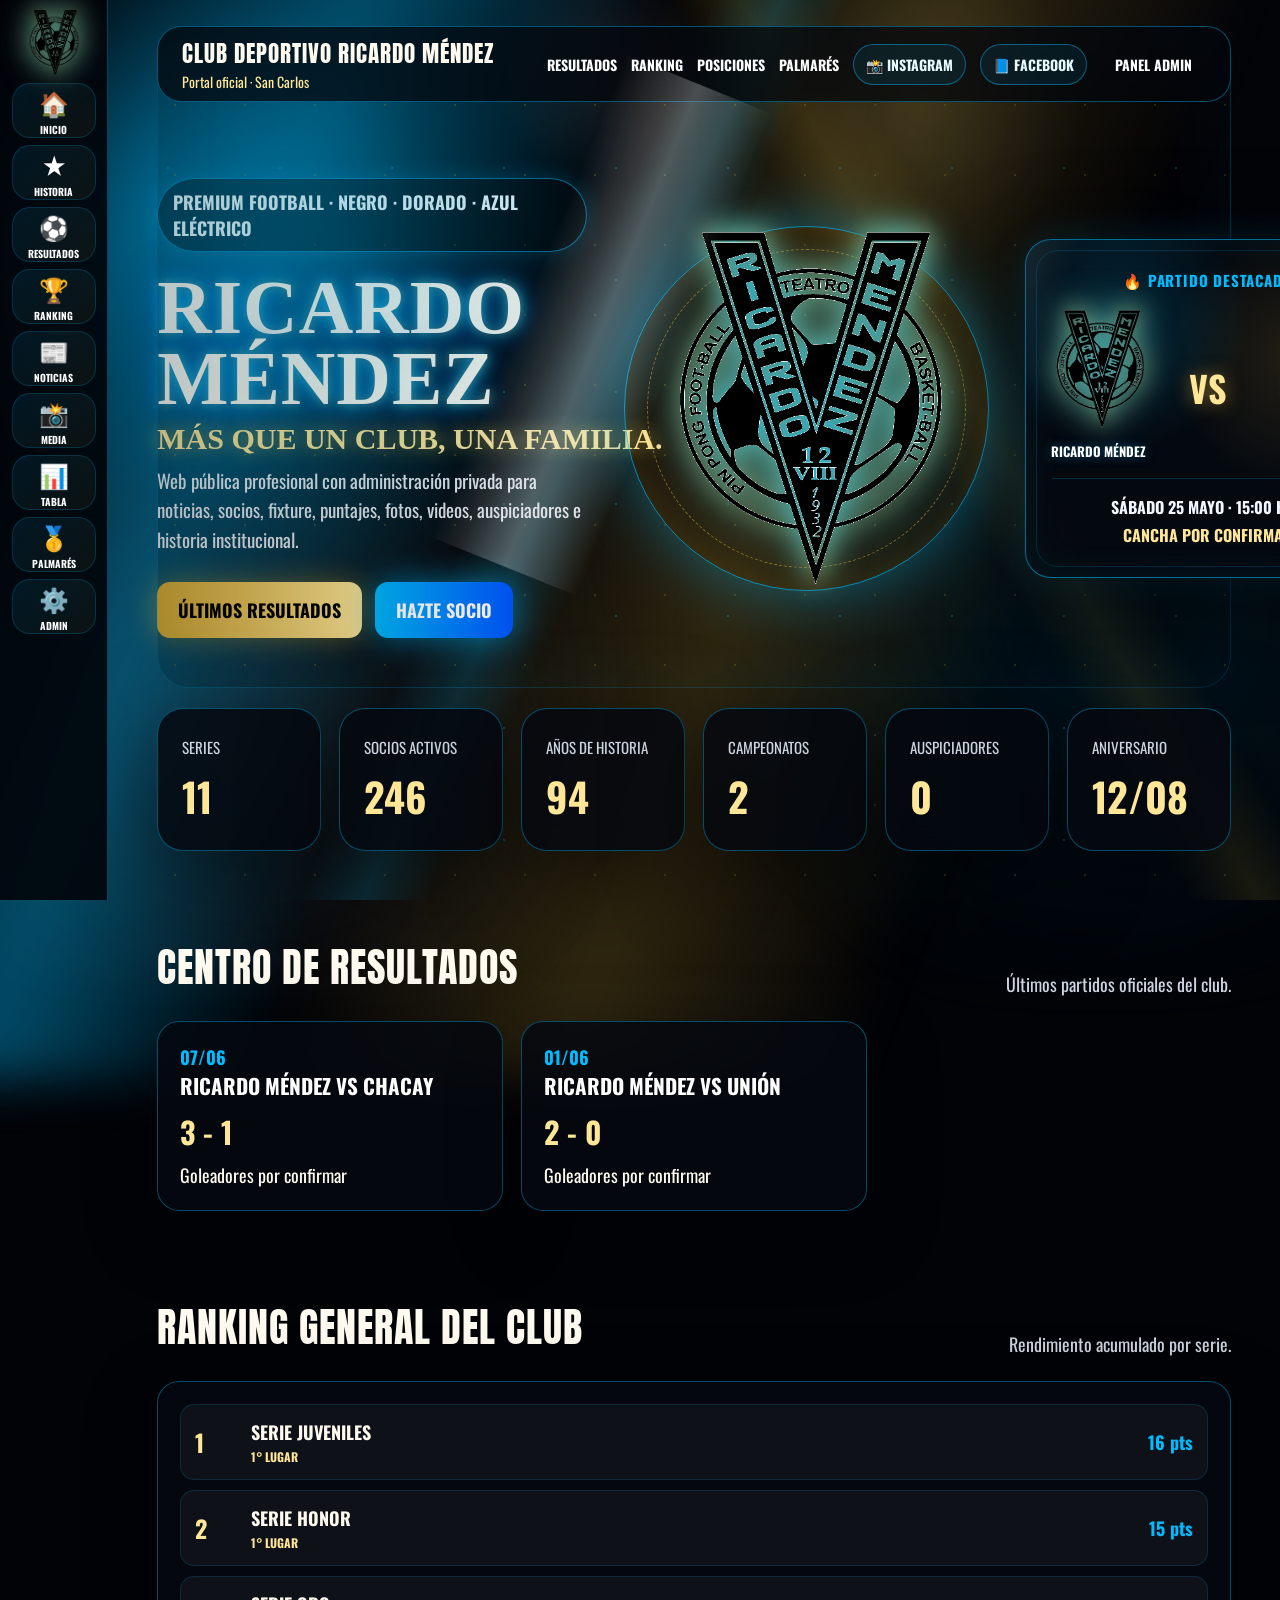
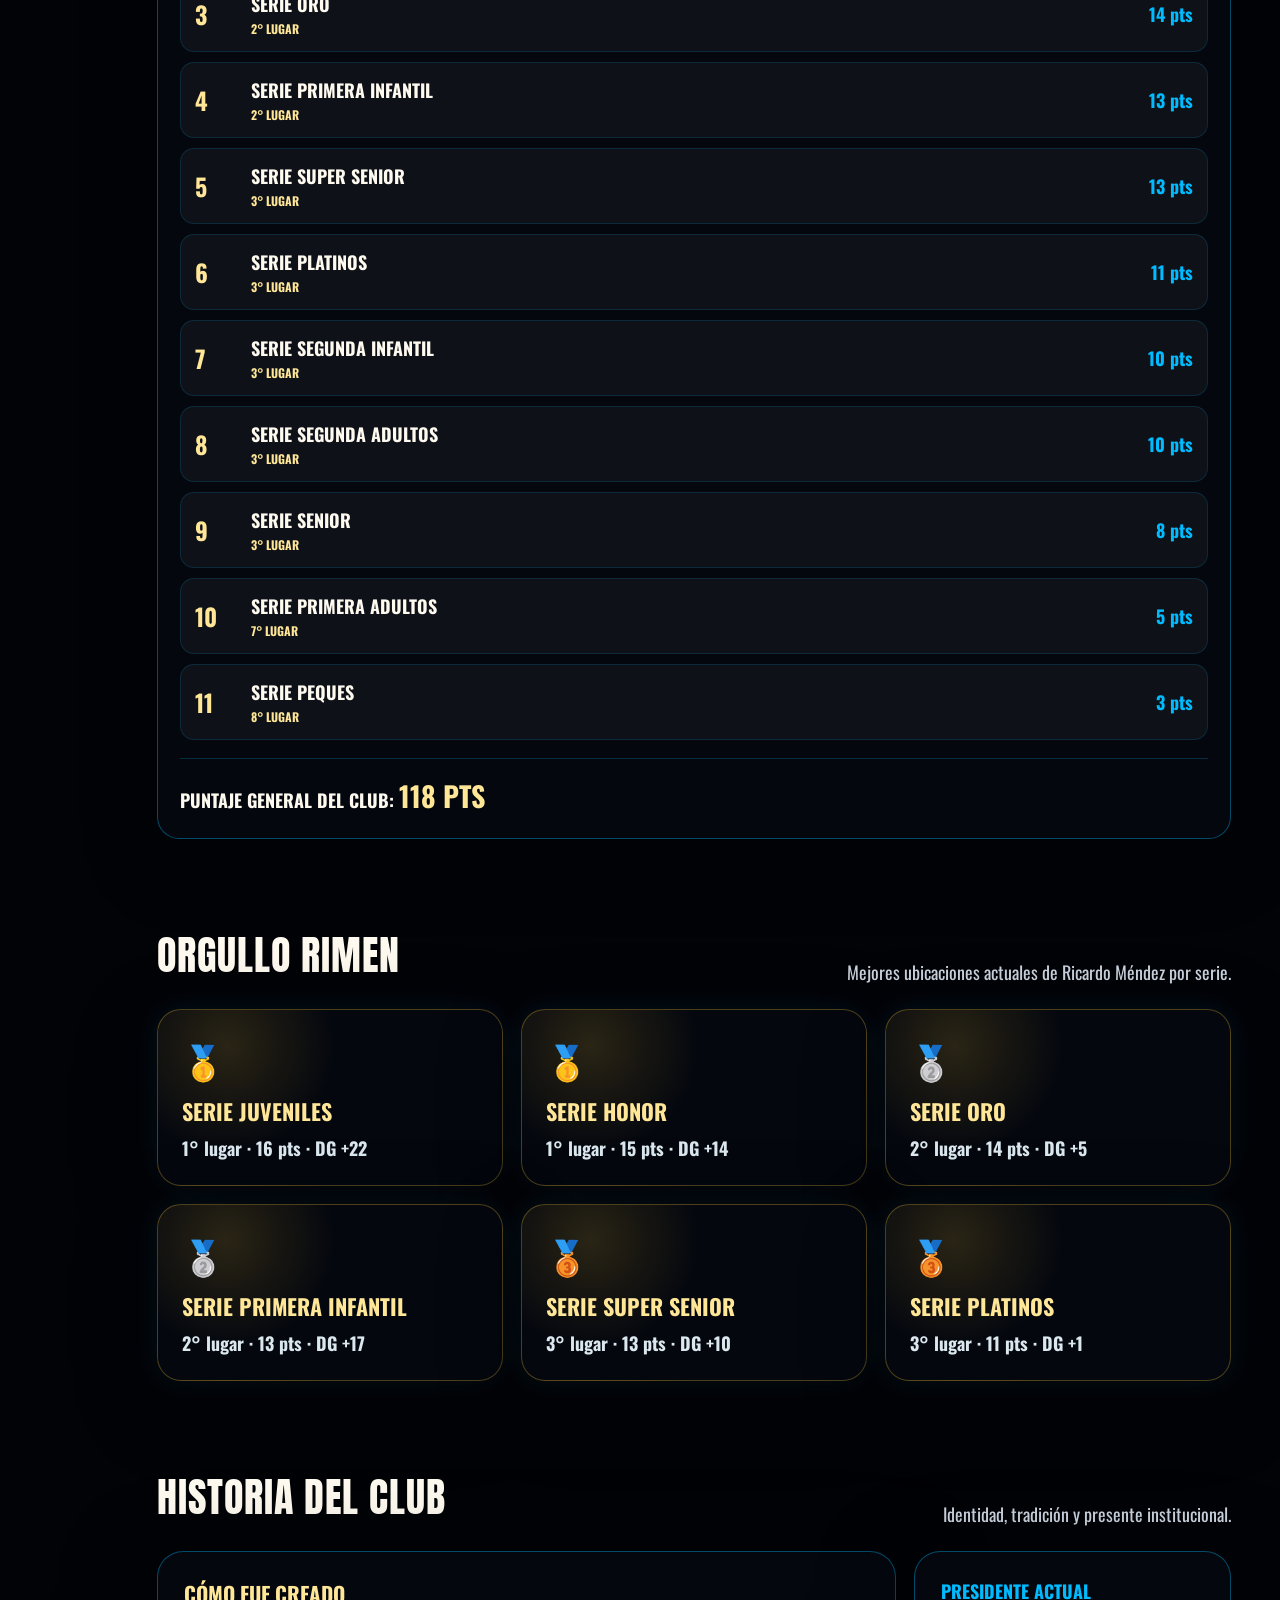
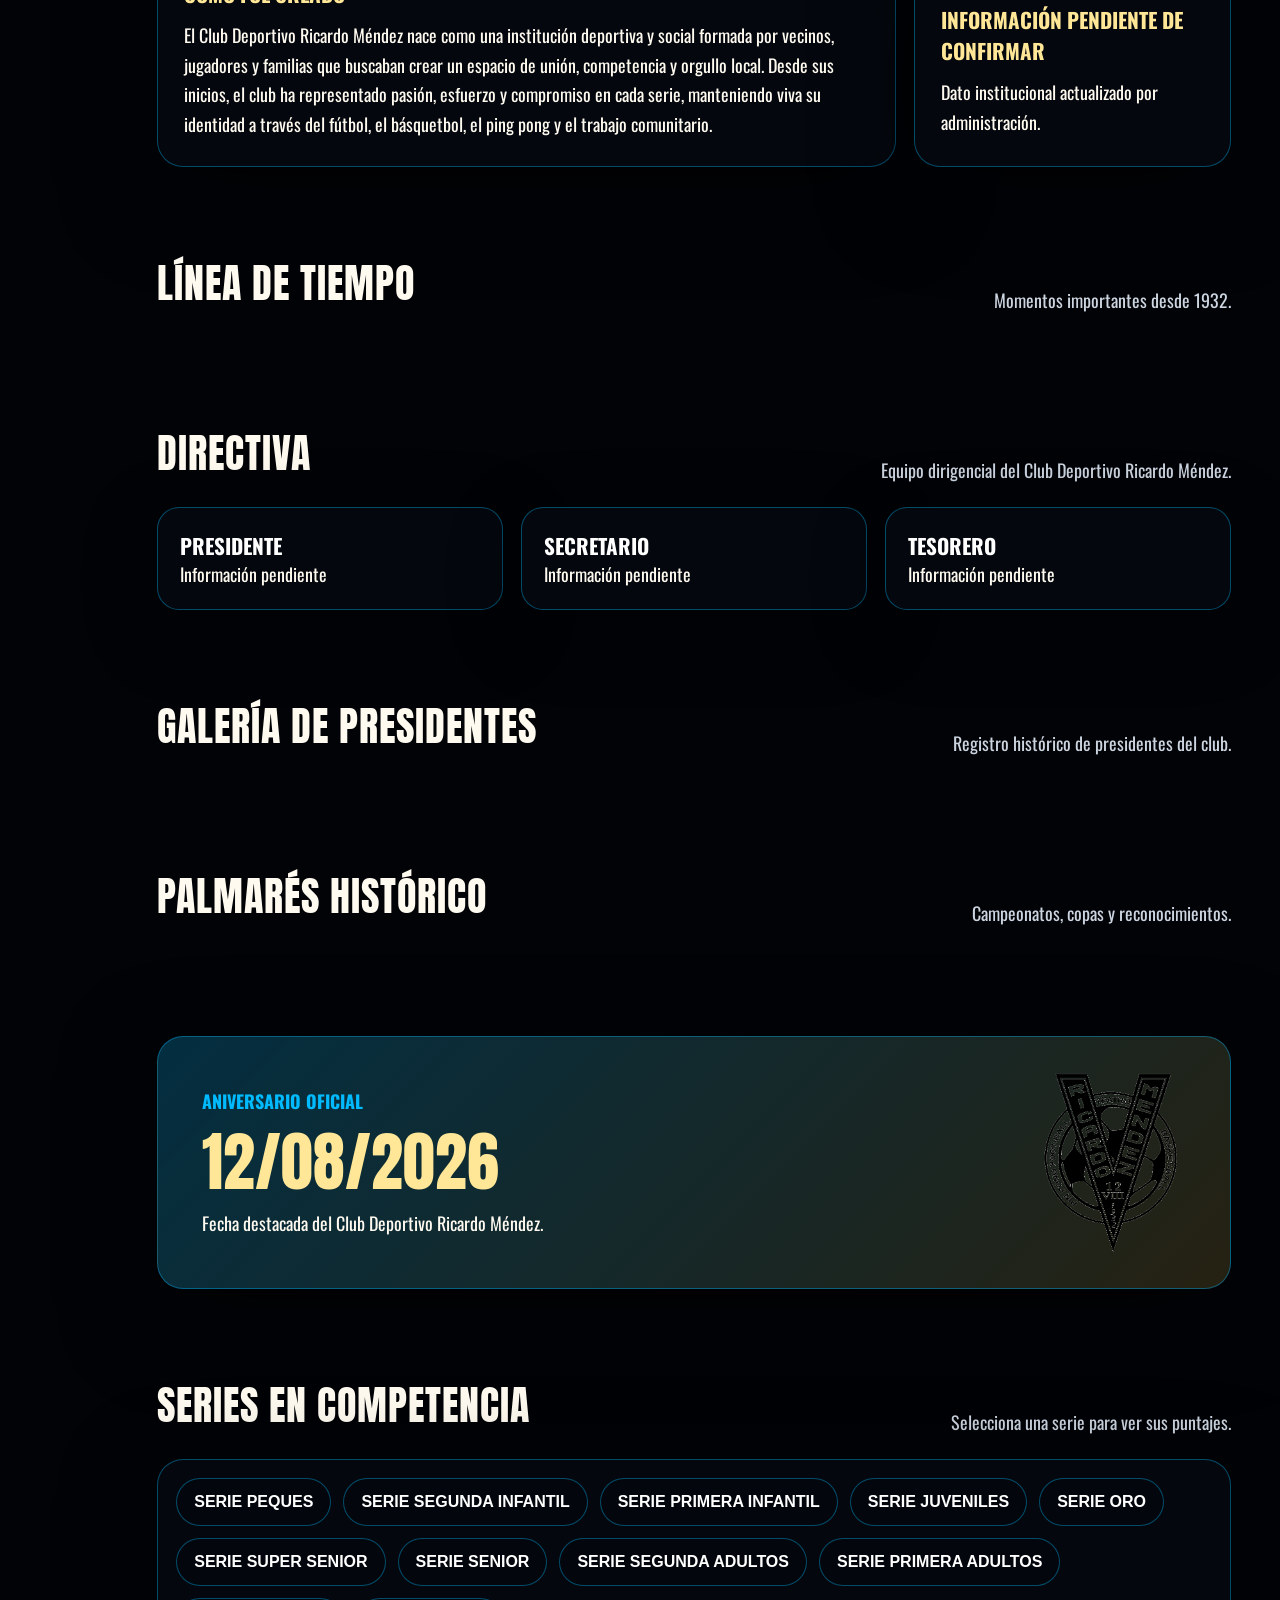
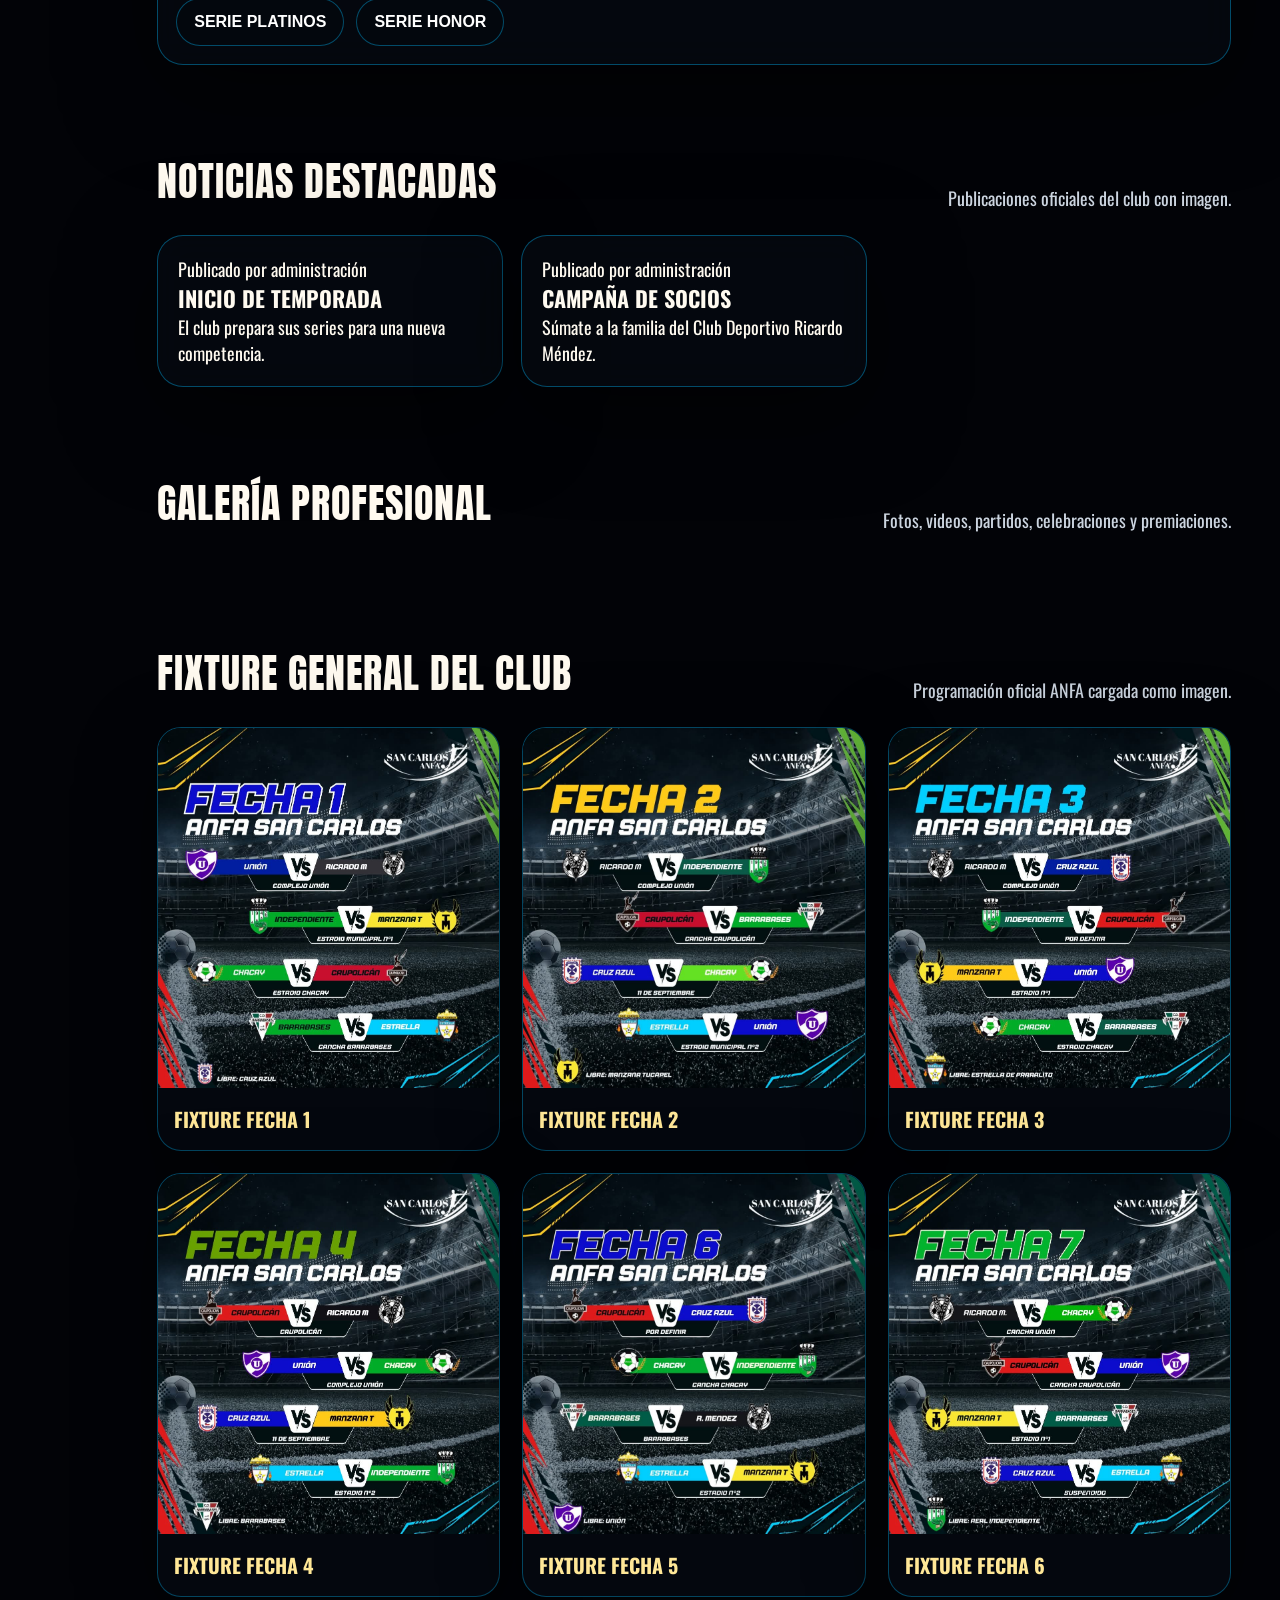
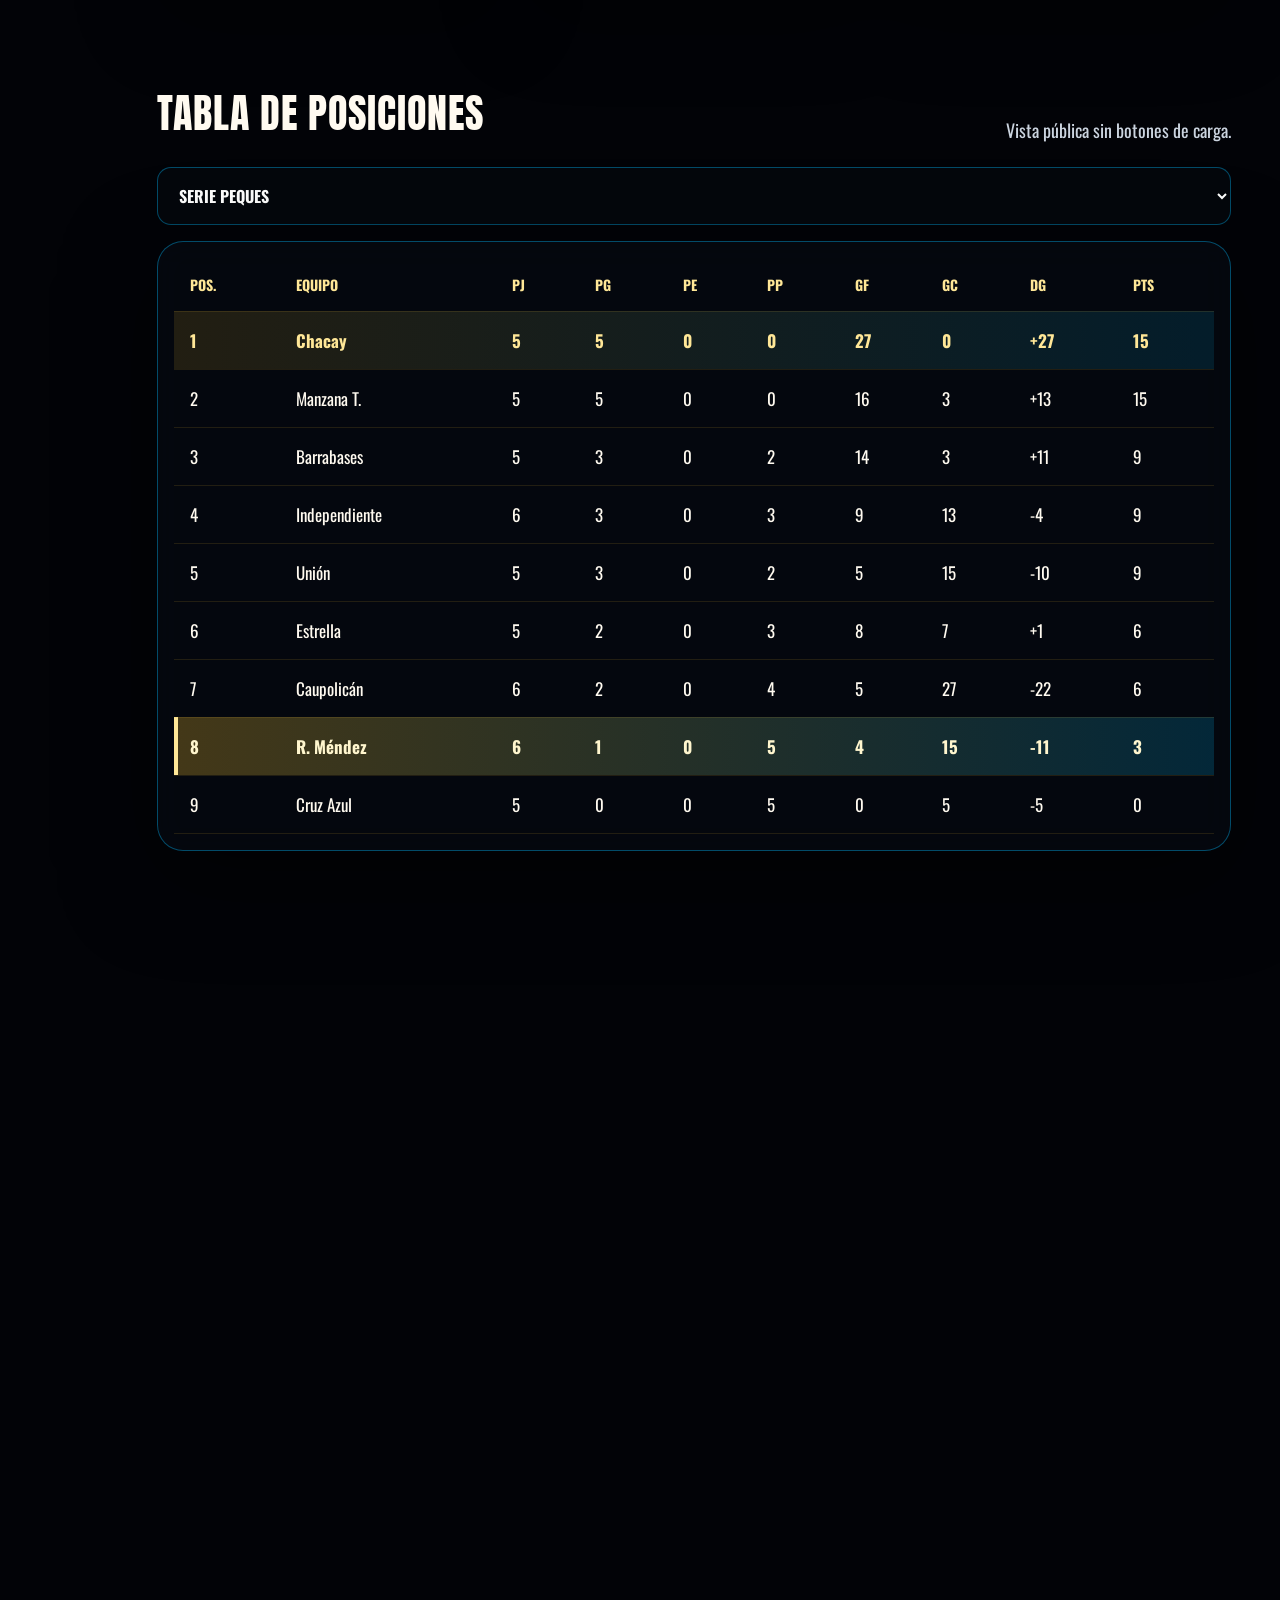
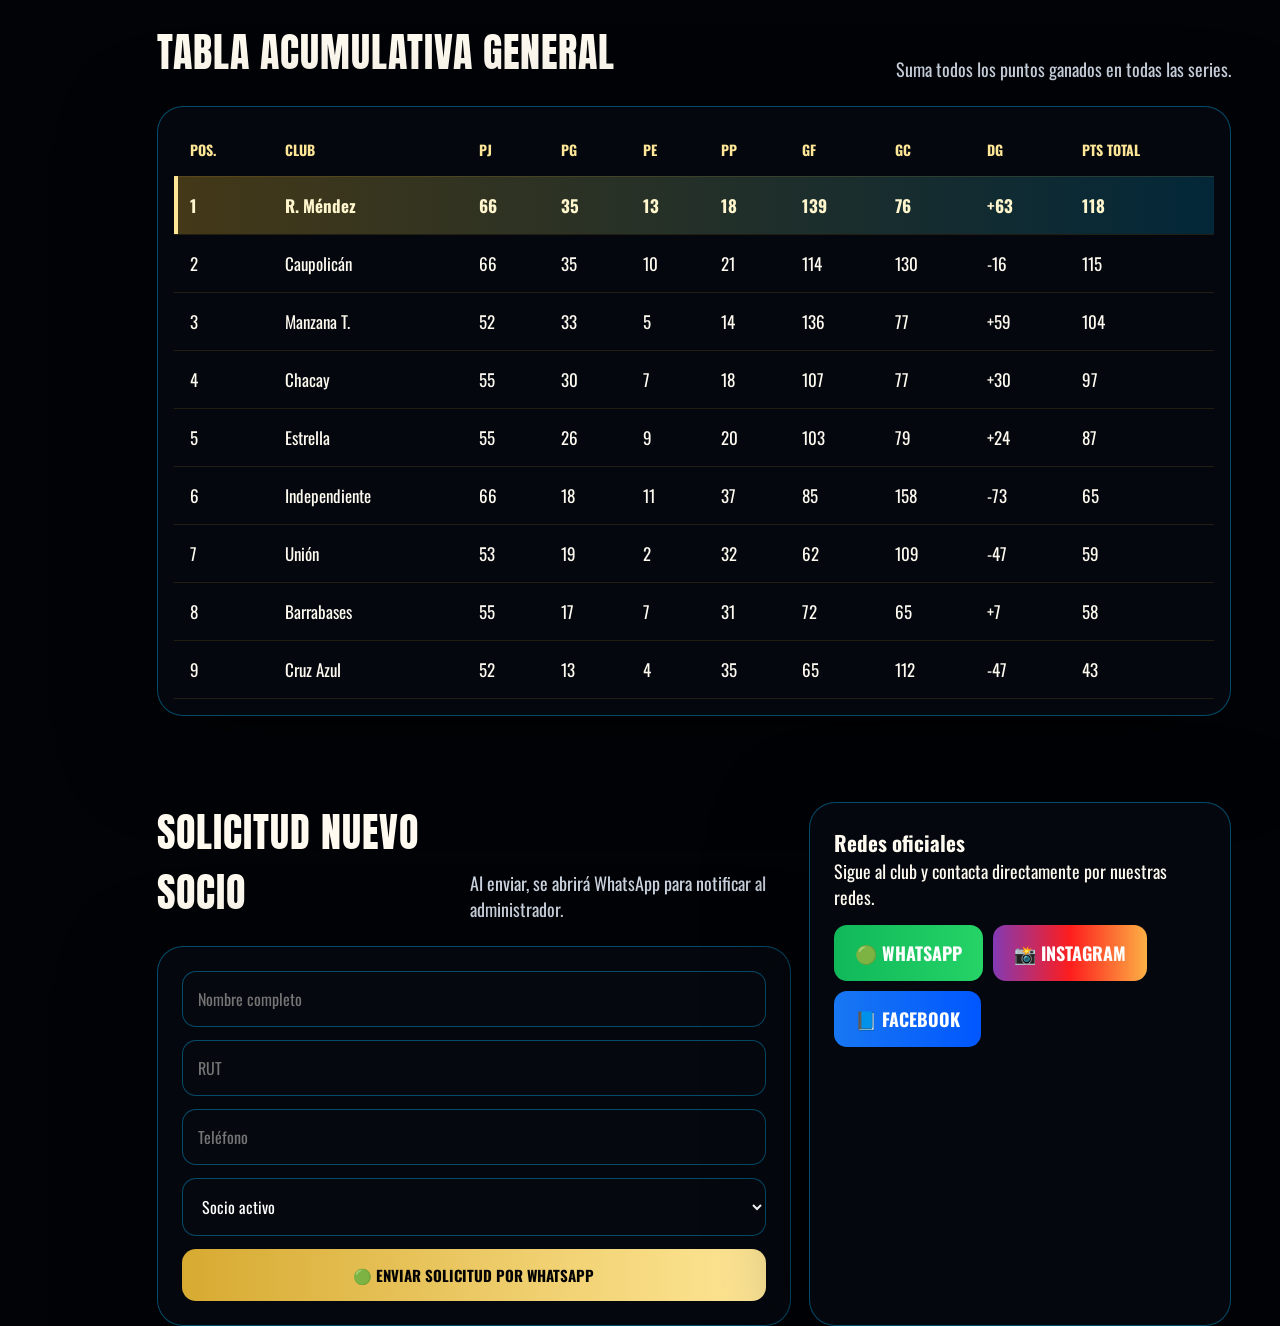
==== index.html @ 4b2ec264 "Add files via upload" ====
<!DOCTYPE html>
<html lang="es">
<head>
  <meta charset="UTF-8" />
  <meta name="viewport" content="width=device-width, initial-scale=1.0" />
  <title>Club Deportivo Ricardo Méndez</title>
  <link rel="manifest" href="manifest.json" />
  <meta name="theme-color" content="#020307" />
  <link rel="stylesheet" href="styles.css?v=37" />
</head>
<body>
  <div class="real-stadium-bg"></div>
  <div class="real-players-bg"></div>
  <div class="real-fireworks-bg"></div>
  <div class="smoke-layer"></div>
  <div class="led-lines"></div>
  <div class="blue-orbit"></div>
  <div class="gold-particles"></div>

  <aside class="side-nav">
    <img src="logo_ricardo_mendez.png" class="club-mark" alt="Ricardo Méndez" />
    <a href="#inicio"><b>🏠</b><span>Inicio</span></a>
    <a href="#historia"><b>★</b><span>Historia</span></a>
    <a href="#resultados"><b>⚽</b><span>Resultados</span></a>
    <a href="#ranking"><b>🏆</b><span>Ranking</span></a>
    <a href="#noticias"><b>📰</b><span>Noticias</span></a>
    <a href="#galeria"><b>📸</b><span>Media</span></a>
    <a href="#posiciones"><b>📊</b><span>Tabla</span></a>
    <a href="#palmares"><b>🥇</b><span>Palmarés</span></a>
    <a href="admin.html"><b>⚙️</b><span>Admin</span></a>
  </aside>

  <main class="page">
    <section id="inicio" class="hero">
      <header class="topbar">
        <div>
          <strong id="siteClubName">Club Deportivo Ricardo Méndez</strong>
          <span>Portal oficial · San Carlos</span>
        </div>
        <nav>
          <a href="#resultados">Resultados</a>
          <a href="#ranking">Ranking</a>
          <a href="#posiciones">Posiciones</a>
          <a href="#palmares">Palmarés</a>
          <a class="social-mini" id="instagramTop" href="https://www.instagram.com/cd_ricardomendez_sancarlos" target="_blank">📸 Instagram</a>
          <a class="social-mini" id="facebookTop" href="https://www.facebook.com/RICARDOMENDEZSANCARLOS" target="_blank">📘 Facebook</a>
          <a class="admin-link-top" href="admin.html">Panel Admin</a>
        </nav>
      </header>

      <section class="top-sponsors">
        <div class="top-sponsors-title">Auspiciadores oficiales</div>
        <div class="top-sponsor-carousel"><div id="topSponsorGrid" class="top-sponsor-grid"></div></div>
      </section>

      <div class="hero-grid">
        <div class="hero-copy">
          <span class="tag">Premium Football · Negro · Dorado · Azul eléctrico</span>
          <h1 id="mainTitle">Ricardo Méndez</h1>
          <p id="mainSubtitle" class="subtitle">Más que un club, una familia.</p>
          <p id="mainDescription" class="lead">Web pública profesional con administración privada para noticias, socios, fixture, puntajes, fotos, videos, auspiciadores e historia institucional.</p>
          <div class="hero-actions">
            <a href="#resultados" class="btn btn-gold">Últimos resultados</a>
            <a href="#socios" class="btn btn-blue">Hazte socio</a>
          </div>
        </div>

        <div class="badge-stage premium-badge">
          <div class="rotating-ring"></div>
          <div class="shield-shine"></div>
          <img src="logo_ricardo_mendez.png" alt="Escudo Ricardo Méndez" />
        </div>

        <article class="next-card match-pro">
          <small>🔥 Partido destacado</small>
          <div class="versus versus-pro">
            <div class="team-block">
              <img class="team-logo rm-logo-solid" src="logo_ricardo_mendez.png" alt="Ricardo Méndez">
              <span id="homeTeamName">Ricardo Méndez</span>
            </div>
            <b>VS</b>
            <div class="team-block">
              <img id="rivalLogoPublic" class="team-logo rival-logo" alt="Club rival">
              <span id="rivalNamePublic">Club Rival</span>
            </div>
          </div>
          <div class="match-info">
            <p id="nextMatchPublic">Sábado 25 Mayo · 15:00 hrs</p>
            <p id="nextPlacePublic">Cancha por confirmar</p>
          </div>
        </article>
      </div>
    </section>

    <section class="metrics">
      <article><span>Series</span><b id="metricSeries" data-count="11">0</b></article>
      <article><span>Socios activos</span><b id="metricSocios" data-count="246">0</b></article>
      <article><span>Años de historia</span><b id="metricYears" data-count="94">0</b></article>
      <article><span>Campeonatos</span><b id="metricTitles" data-count="0">0</b></article>
      <article><span>Auspiciadores</span><b id="metricSponsors" data-count="0">0</b></article>
      <article><span>Aniversario</span><b id="metricAnniversary">12/08</b></article>
    </section>

    <section id="resultados" class="section">
      <div class="section-head"><h2>Centro de resultados</h2><p>Últimos partidos oficiales del club.</p></div>
      <div id="resultsGrid" class="results-grid"></div>
    </section>

    <section id="ranking" class="section">
      <div class="section-head"><h2>Ranking general del club</h2><p>Rendimiento acumulado por serie.</p></div>
      <div class="ranking-card">
        <div id="rankingRows" class="ranking-rows"></div>
        <div class="ranking-total">Puntaje general del club: <strong id="rankingTotal">0 pts</strong></div>
      </div>
    </section>

    <section id="orgullo-rimen" class="section">
      <div class="section-head"><h2>Orgullo Rimen</h2><p>Mejores ubicaciones actuales de Ricardo Méndez por serie.</p></div>
      <div id="prideGrid" class="pride-grid"></div>
    </section>

    <section id="historia" class="section">
      <div class="section-head"><h2>Historia del club</h2><p>Identidad, tradición y presente institucional.</p></div>
      <div class="history-grid">
        <article><h3>Cómo fue creado</h3><img id="historyPhotoPublic" class="history-photo" alt="Historia del club"><p id="clubHistory"></p></article>
        <article><span>Presidente actual</span><h3 id="clubPresident"></h3><p>Dato institucional actualizado por administración.</p></article>
      </div>
    </section>

    <section id="timeline" class="section">
      <div class="section-head"><h2>Línea de tiempo</h2><p>Momentos importantes desde 1932.</p></div>
      <div id="timelineGrid" class="timeline-grid"></div>
    </section>

    <section id="directiva" class="section">
      <div class="section-head"><h2>Directiva</h2><p>Equipo dirigencial del Club Deportivo Ricardo Méndez.</p></div>
      <div id="directivaGrid" class="directiva-grid"></div>
    </section>

    <section id="presidentes" class="section">
      <div class="section-head"><h2>Galería de presidentes</h2><p>Registro histórico de presidentes del club.</p></div>
      <div id="presidentsGrid" class="presidents-grid"></div>
    </section>

    <section id="palmares" class="section">
      <div class="section-head"><h2>Palmarés histórico</h2><p>Campeonatos, copas y reconocimientos.</p></div>
      <div id="palmaresGrid" class="palmares-grid"></div>
    </section>

    <section id="aniversario" class="section">
      <div class="anniversary">
        <div><span>Aniversario oficial</span><h2 id="anniversaryText">12/08/2026</h2><p>Fecha destacada del Club Deportivo Ricardo Méndez.</p></div>
        <img src="logo_ricardo_mendez.png" alt="Escudo">
      </div>
    </section>

    <section id="series" class="section">
      <div class="section-head"><h2>Series en competencia</h2><p>Selecciona una serie para ver sus puntajes.</p></div>
      <div class="series-cloud"><button class="serie-pill" data-serie="SERIE PEQUES">SERIE PEQUES</button>
<button class="serie-pill" data-serie="SERIE SEGUNDA INFANTIL">SERIE SEGUNDA INFANTIL</button>
<button class="serie-pill" data-serie="SERIE PRIMERA INFANTIL">SERIE PRIMERA INFANTIL</button>
<button class="serie-pill" data-serie="SERIE JUVENILES">SERIE JUVENILES</button>
<button class="serie-pill" data-serie="SERIE ORO">SERIE ORO</button>
<button class="serie-pill" data-serie="SERIE SUPER SENIOR">SERIE SUPER SENIOR</button>
<button class="serie-pill" data-serie="SERIE SENIOR">SERIE SENIOR</button>
<button class="serie-pill" data-serie="SERIE SEGUNDA ADULTOS">SERIE SEGUNDA ADULTOS</button>
<button class="serie-pill" data-serie="SERIE PRIMERA ADULTOS">SERIE PRIMERA ADULTOS</button>
<button class="serie-pill" data-serie="SERIE PLATINOS">SERIE PLATINOS</button>
<button class="serie-pill" data-serie="SERIE HONOR">SERIE HONOR</button></div>
    </section>

    <section id="noticias" class="section">
      <div class="section-head"><h2>Noticias destacadas</h2><p>Publicaciones oficiales del club con imagen.</p></div>
      <div id="newsGrid" class="cards news-pro"></div>
    </section>

    <section id="galeria" class="section">
      <div class="section-head"><h2>Galería profesional</h2><p>Fotos, videos, partidos, celebraciones y premiaciones.</p></div>
      <div id="galleryGrid" class="gallery"></div>
    </section>

    <section id="fixture" class="section">
      <div class="section-head"><h2>Fixture general del club</h2><p>Programación oficial ANFA cargada como imagen.</p></div>
      <div id="fixtureImageGrid" class="fixture-image-grid"></div>
    </section>

    <section id="posiciones" class="section">
      <div class="section-head"><h2>Tabla de posiciones</h2><p>Vista pública sin botones de carga.</p></div>
      <div class="public-tools"><select id="standingSerieSelect"><option value="SERIE PEQUES">SERIE PEQUES</option>
<option value="SERIE SEGUNDA INFANTIL">SERIE SEGUNDA INFANTIL</option>
<option value="SERIE PRIMERA INFANTIL">SERIE PRIMERA INFANTIL</option>
<option value="SERIE JUVENILES">SERIE JUVENILES</option>
<option value="SERIE ORO">SERIE ORO</option>
<option value="SERIE SUPER SENIOR">SERIE SUPER SENIOR</option>
<option value="SERIE SENIOR">SERIE SENIOR</option>
<option value="SERIE SEGUNDA ADULTOS">SERIE SEGUNDA ADULTOS</option>
<option value="SERIE PRIMERA ADULTOS">SERIE PRIMERA ADULTOS</option>
<option value="SERIE PLATINOS">SERIE PLATINOS</option>
<option value="SERIE HONOR">SERIE HONOR</option></select></div>
      <div class="table-wrap"><table><thead><tr><th>Pos.</th><th>Equipo</th><th>PJ</th><th>PG</th><th>PE</th><th>PP</th><th>GF</th><th>GC</th><th>DG</th><th>PTS</th></tr></thead><tbody id="standingRows"></tbody></table></div>
    </section>

    <section id="grafico-series" class="section">
      <div class="section-head"><h2>Gráfico futurista por series</h2><p>Puntaje del Club Ricardo Méndez por cada serie.</p></div>
      <div class="score-chart-card">
        <div class="chart-header"><span>Rendimiento por serie</span><strong id="chartTotalPoints">0 pts</strong></div>
        <div id="seriesScoreChart" class="series-score-chart"></div>
      </div>
    </section>

    <section id="acumulativa" class="section">
      <div class="section-head"><h2>Tabla acumulativa general</h2><p>Suma todos los puntos ganados en todas las series.</p></div>
      <div class="table-wrap"><table><thead><tr><th>Pos.</th><th>Club</th><th>PJ</th><th>PG</th><th>PE</th><th>PP</th><th>GF</th><th>GC</th><th>DG</th><th>PTS Total</th></tr></thead><tbody id="cumulativeRows"></tbody></table></div>
    </section>

    <section id="socios" class="section split">
      <div>
        <div class="section-head"><h2>Solicitud nuevo socio</h2><p>Al enviar, se abrirá WhatsApp para notificar al administrador.</p></div>
        <form id="memberRequestForm" class="form-card">
          <input id="memberName" placeholder="Nombre completo" required>
          <input id="memberRut" placeholder="RUT" required>
          <input id="memberPhone" placeholder="Teléfono" required>
          <select id="memberType"><option>Socio activo</option><option>Jugador</option><option>Apoderado</option><option>Dirigente</option></select>
          <button>🟢 Enviar solicitud por WhatsApp</button>
        </form>
      </div>
      <div class="info-card">
        <h3>Redes oficiales</h3>
        <p>Sigue al club y contacta directamente por nuestras redes.</p>
        <div class="social-box">
          <a class="wa" id="whatsappPublic" href="https://wa.me/56994413797" target="_blank">🟢 WhatsApp</a>
          <a class="ig" id="instagramPublic" href="https://www.instagram.com/cd_ricardomendez_sancarlos" target="_blank">📸 Instagram</a>
          <a class="fb" id="facebookPublic" href="https://www.facebook.com/RICARDOMENDEZSANCARLOS" target="_blank">📘 Facebook</a>
        </div>
      </div>
    </section>
  </main>

  <script src="https://cdn.jsdelivr.net/npm/@supabase/supabase-js@2"></script>
  <script src="script.js?v=37"></script>
  <script>if ('serviceWorker' in navigator) navigator.serviceWorker.register('./service-worker.js');</script>


<script>
if ('serviceWorker' in navigator) {
  navigator.serviceWorker.getRegistrations().then(function(registrations){
    registrations.forEach(function(reg){
      if (reg.active && reg.active.scriptURL && !reg.active.scriptURL.includes('service-worker.js')) return;
    });
  });
}
if (window.caches) {
  caches.keys().then(keys => keys.filter(k => k !== 'club-rm-v29').forEach(k => caches.delete(k)));
}
</script>

</body>
</html>
---- styles.css ----
@import url('https://fonts.googleapis.com/css2?family=Anton&family=Oswald:wght@400;500;600;700&display=swap');
*{box-sizing:border-box;margin:0;padding:0}
:root{--bg:#020307;--panel:rgba(5,9,16,.86);--gold:#d7aa31;--gold2:#ffe797;--blue:#00bbff;--blue2:#0057ff;--white:#fffaf0;--muted:#cbd4df;--line:rgba(0,187,255,.38)}
html{scroll-behavior:smooth}
body{font-family:'Oswald',Arial,sans-serif;background:var(--bg);color:var(--white);overflow-x:hidden;font-size:18px}
.animated-bg{position:fixed;inset:0;z-index:-10;background:linear-gradient(90deg,rgba(2,3,7,.88),rgba(2,3,7,.30),rgba(2,3,7,.90)),url('background_player.svg');background-size:cover;background-position:center;animation:bgMotion 9s ease-in-out infinite alternate;opacity:.96}
@keyframes bgMotion{0%{transform:scale(1.04) translate(0,0);filter:saturate(1.05) contrast(1.05)}50%{transform:scale(1.11) translate(-28px,-10px);filter:saturate(1.25) contrast(1.12)}100%{transform:scale(1.07) translate(22px,8px);filter:saturate(1.16) contrast(1.08)}}
.blue-orbit{position:fixed;inset:-20%;z-index:-9;background:radial-gradient(circle at 24% 32%,rgba(0,187,255,.42),transparent 18%),linear-gradient(110deg,transparent 18%,rgba(0,187,255,.40),transparent 43%,rgba(215,170,49,.22),transparent 70%);filter:blur(24px);animation:bluePulse 3.8s ease-in-out infinite alternate}
@keyframes bluePulse{from{transform:translateX(-50px) rotate(-3deg);opacity:.55}to{transform:translateX(140px) rotate(5deg);opacity:.94}}
.gold-particles{position:fixed;inset:0;z-index:-8;background-image:radial-gradient(rgba(215,170,49,.52) 1px,transparent 1px),radial-gradient(rgba(0,187,255,.70) 1px,transparent 1px);background-size:70px 70px,112px 112px;opacity:.28;animation:dots 20s linear infinite}
@keyframes dots{to{background-position:360px 600px,-430px 280px}}

.side-nav{position:fixed;top:0;left:0;bottom:0;width:108px;background:rgba(2,3,7,.88);backdrop-filter:blur(18px);border-right:1px solid rgba(0,187,255,.35);z-index:40;display:flex;flex-direction:column;align-items:center;gap:7px;padding:10px 9px}
.club-mark{width:66px;height:66px;object-fit:contain;filter:drop-shadow(0 0 14px rgba(0,187,255,.75)) drop-shadow(0 0 10px rgba(215,170,49,.65))}
.side-nav a,.side-nav button{width:84px;height:55px;border:1px solid rgba(0,187,255,.18);border-radius:18px;background:linear-gradient(135deg,rgba(0,187,255,.10),rgba(215,170,49,.06));color:#fff;text-decoration:none;display:flex;flex-direction:column;align-items:center;justify-content:center;gap:2px;font-size:24px;cursor:pointer;transition:.25s}
.side-nav span{font-size:10px;text-transform:uppercase;font-weight:700}.side-nav a:hover,.side-nav button:hover{transform:translateX(5px);background:linear-gradient(135deg,rgba(0,187,255,.36),rgba(215,170,49,.22));border-color:rgba(0,187,255,.72)}

.page{margin-left:108px}.hero{min-height:720px;padding:26px 4.2% 58px}.topbar{height:76px;display:flex;align-items:center;justify-content:space-between;border:1px solid rgba(0,187,255,.40);border-radius:24px;background:rgba(3,6,12,.72);backdrop-filter:blur(17px);padding:0 24px}
.topbar strong{font-family:'Anton',Arial,sans-serif;font-size:23px;text-transform:uppercase;letter-spacing:1px;font-weight:400}.topbar span{display:block;color:var(--gold2);font-size:14px}.topbar nav{display:flex;gap:14px;align-items:center}.topbar a,.topbar button{font-family:'Oswald';font-size:14px;text-transform:uppercase;color:#fff;background:none;border:0;text-decoration:none;font-weight:700;cursor:pointer}.topbar button,.social-mini{border:1px solid rgba(0,187,255,.45)!important;border-radius:999px;padding:9px 12px!important;background:rgba(0,187,255,.09)!important;color:#e9fbff!important}

.hero-grid{display:grid;grid-template-columns:minmax(430px,1.1fr) 370px 365px;gap:34px;align-items:center;min-height:560px}.tag{display:inline-block;padding:10px 15px;border:1px solid rgba(0,187,255,.55);border-radius:999px;color:#e9fbff;background:rgba(0,0,0,.38);text-transform:uppercase;font-weight:800}
#mainTitle,#mainSubtitle{font-family:Castellar,'Cinzel Decorative','Times New Roman',serif!important}
h1{font-size:clamp(52px,5.9vw,90px);line-height:.94;text-transform:uppercase;letter-spacing:1px;margin:20px 0 8px;text-shadow:0 0 34px rgba(0,187,255,.68)}
.subtitle{font-size:30px!important;color:var(--gold2)!important;font-weight:900;text-transform:uppercase;white-space:nowrap;margin-bottom:10px;text-shadow:0 0 22px rgba(215,170,49,.58)}
.lead{font-size:19px;line-height:1.55;max-width:780px;color:#e8eaf0}.hero-actions{display:flex;gap:13px;margin-top:28px}.btn,.social-box a{display:inline-block;text-decoration:none;padding:15px 21px;border-radius:13px;text-transform:uppercase;font-weight:900}.btn-gold{background:linear-gradient(90deg,var(--gold),var(--gold2));color:#030303;box-shadow:0 0 30px rgba(215,170,49,.42)}.btn-blue{background:linear-gradient(90deg,var(--blue),var(--blue2));color:#fff;box-shadow:0 0 34px rgba(0,187,255,.58)}

.badge-stage{position:relative;height:410px;display:grid;place-items:center}.badge-stage img{max-width:315px;max-height:355px;object-fit:contain;z-index:2;filter:drop-shadow(0 0 24px rgba(215,170,49,.70)) drop-shadow(0 0 35px rgba(0,187,255,.78));animation:float 4s ease-in-out infinite}.rotating-ring{position:absolute;width:365px;height:365px;border-radius:50%;border:1px solid rgba(0,187,255,.72);box-shadow:0 0 65px rgba(0,187,255,.42),inset 0 0 44px rgba(215,170,49,.17);animation:spin 16s linear infinite}.rotating-ring:after{content:"";position:absolute;inset:22px;border:1px dashed rgba(215,170,49,.58);border-radius:50%}@keyframes spin{to{transform:rotate(360deg)}}@keyframes float{50%{transform:translateY(-16px) scale(1.02)}}

.next-card,.metrics article,.history-grid article,.anniversary,.series-cloud,.cards article,.gallery article,.table-wrap,.form-card,.info-card,.sponsor-grid article,.modal-box{background:var(--panel);border:1px solid var(--line);border-radius:26px;box-shadow:0 26px 90px rgba(0,0,0,.52);backdrop-filter:blur(16px)}
.next-card{padding:26px;text-align:center;border-color:rgba(0,187,255,.55)}.next-card small{color:var(--blue);text-transform:uppercase;font-weight:900}.versus{display:grid;grid-template-columns:1fr auto 1fr;gap:16px;align-items:center;margin:22px 0}.versus img{width:92px;height:92px;object-fit:contain;filter:drop-shadow(0 0 14px rgba(0,187,255,.48))}.versus b{color:var(--gold2);font-size:36px}.rival-logo{display:none}.next-card h3{color:var(--gold2);text-transform:uppercase}.next-card p{color:#dce8ef;font-weight:700}

.metrics{display:grid;grid-template-columns:repeat(4,1fr);gap:18px;padding:0 4.2%;margin-top:-38px;position:relative}.metrics article{padding:24px}.metrics span{font-size:15px;text-transform:uppercase;color:var(--muted)}.metrics b{display:block;color:var(--gold2);font-size:40px;margin-top:7px}

.section{padding:86px 4.2% 0}.section-head{display:flex;justify-content:space-between;align-items:end;gap:18px;margin-bottom:24px}.section-head h2{font-family:'Anton';font-size:40px;text-transform:uppercase;letter-spacing:1px;font-weight:400}.section-head p{font-size:18px;color:var(--muted)}
.history-grid{display:grid;grid-template-columns:1.4fr .6fr;gap:18px}.history-grid article{padding:26px}.history-grid h3{color:var(--gold2);text-transform:uppercase;margin-bottom:12px}.history-grid p{font-size:18px;line-height:1.65}.history-grid span{color:var(--blue);font-weight:900;text-transform:uppercase}
.anniversary{display:flex;justify-content:space-between;align-items:center;padding:36px 44px;background:linear-gradient(135deg,rgba(0,187,255,.22),rgba(215,170,49,.16)),rgba(5,8,14,.88)}.anniversary h2{font-family:'Anton';font-size:64px;color:var(--gold2);font-weight:400}.anniversary span{color:var(--blue);font-weight:900;text-transform:uppercase}.anniversary img{width:155px}
.series-cloud{display:flex;flex-wrap:wrap;gap:12px;padding:18px}.serie-pill{border:1px solid rgba(0,187,255,.38);background:rgba(4,8,14,.88);color:#fff;border-radius:999px;padding:14px 17px;font-size:16px;font-weight:900;text-transform:uppercase;cursor:pointer;transition:.25s}.serie-pill:hover{transform:translateY(-4px);box-shadow:0 0 25px rgba(0,187,255,.3)}
.cards{display:grid;grid-template-columns:repeat(3,1fr);gap:18px}.cards article{padding:20px;transition:.25s}.cards article:hover,.gallery article:hover,.sponsor-grid article:hover{transform:translateY(-7px);border-color:rgba(0,187,255,.72)}.thumb{height:175px;border-radius:18px;margin-bottom:14px;background:linear-gradient(135deg,rgba(0,187,255,.26),rgba(215,170,49,.14)),url('https://images.unsplash.com/photo-1579952363873-27f3bade9f55?auto=format&fit=crop&w=900&q=80');background-size:cover;background-position:center}.cards h3{text-transform:uppercase;font-size:22px}
.gallery{display:grid;grid-template-columns:repeat(4,1fr);gap:18px}.gallery article{overflow:hidden;transition:.25s}.gallery img,.gallery video{width:100%;height:165px;object-fit:cover;display:block}.gallery div{padding:15px}.gallery h3{text-transform:uppercase}
.public-tools{margin-bottom:16px}.public-tools select{padding:15px 17px;border-radius:14px;border:1px solid rgba(0,187,255,.38);background:rgba(5,8,14,.9);color:#fff;font-weight:900}
.table-wrap{padding:16px;overflow:auto}table{width:100%;border-collapse:collapse}th,td{padding:16px;text-align:left;border-bottom:1px solid rgba(215,170,49,.14);font-size:17px}th{font-size:14px;color:var(--gold2);text-transform:uppercase}.leader{background:linear-gradient(90deg,rgba(215,170,49,.14),rgba(0,187,255,.12));color:var(--gold2);font-weight:900}
.split{display:grid;grid-template-columns:1.2fr .8fr;gap:18px}.form-card,.info-card{padding:24px}form{display:grid;gap:13px}input,select,textarea{width:100%;padding:15px;border-radius:14px;border:1px solid rgba(0,187,255,.38);background:#05080e;color:#fff;font-family:'Oswald';font-size:16px}textarea{min-height:115px;resize:vertical}form button,.modal-box button:not(.close){padding:15px 18px;border:0;border-radius:14px;background:linear-gradient(90deg,var(--gold),var(--gold2));color:#030303;font-weight:900;text-transform:uppercase;cursor:pointer;font-family:'Oswald';font-size:15px}.social-box{display:flex;flex-wrap:wrap;gap:10px;margin-top:15px}.wa{background:linear-gradient(90deg,#10b85a,#25d366);color:#fff}.ig{background:linear-gradient(90deg,#833ab4,#fd1d1d,#fcb045);color:#fff}.fb{background:linear-gradient(90deg,#1877f2,#0057ff);color:#fff}
.sponsor-grid{display:grid;grid-template-columns:repeat(4,1fr);gap:20px}.sponsor-grid article{height:286px;padding:18px;display:flex;flex-direction:column;justify-content:center;align-items:center;text-align:center;transition:.25s;background:radial-gradient(circle at 50% 38%,rgba(0,187,255,.20),transparent 48%),linear-gradient(135deg,rgba(0,187,255,.18),rgba(215,170,49,.10)),rgba(5,8,14,.93);overflow:hidden}.sponsor-logo{width:100%;height:205px;display:grid;place-items:center;border-radius:18px;background:radial-gradient(circle at center,rgba(0,187,255,.12),rgba(0,0,0,.18) 60%)}.sponsor-grid img{max-width:98%;max-height:196px;object-fit:contain;filter:contrast(1.28) saturate(1.18) drop-shadow(0 0 14px rgba(0,187,255,.45))}.sponsor-grid h3{text-transform:uppercase;font-size:16px;margin-top:10px}

.modal{position:fixed;inset:0;background:rgba(0,0,0,.86);display:none;place-items:center;z-index:100;padding:20px}.modal.show{display:grid}.modal-box{width:min(1020px,100%);max-height:90vh;overflow:auto;padding:28px;position:relative}.close{position:absolute;right:18px;top:12px;background:none!important;color:#fff!important;border:0;font-size:34px}.modal-box h2{font-family:'Anton';font-weight:400;text-transform:uppercase;font-size:34px}.hidden{display:none!important}.admin-tabs{display:flex;flex-wrap:wrap;gap:9px;margin:18px 0}.admin-tabs button{background:#070b12!important;color:#fff!important;border:1px solid rgba(0,187,255,.35)!important}.admin-tabs .active{background:linear-gradient(90deg,var(--blue),var(--blue2))!important}.tab-content{display:grid;gap:12px}.hint{color:var(--muted)}hr{border:0;border-top:1px solid rgba(0,187,255,.25);margin:6px 0}.request{border:1px solid var(--line);border-radius:16px;padding:14px;margin-bottom:10px;background:#070b12}.danger{background:#4a1111!important;color:#fff!important}
.reveal{opacity:0;transform:translateY(28px);transition:.75s ease}.reveal.show{opacity:1;transform:translateY(0)}
@media(max-width:1200px){.hero-grid,.metrics,.history-grid,.cards,.gallery,.sponsor-grid,.split{grid-template-columns:1fr}.topbar nav{display:none}.subtitle{white-space:normal}.side-nav{width:86px}.page{margin-left:86px}.sponsor-grid article{height:310px}}
@media(max-width:700px){.side-nav{position:fixed;top:auto;right:0;width:auto;height:78px;flex-direction:row;overflow:auto}.page{margin-left:0;padding-bottom:80px}.hero{padding:18px 5%}.hero-grid{min-height:auto}.badge-stage{height:300px}h1{font-size:44px}.subtitle{font-size:23px!important}.section-head{display:block}.anniversary{display:block;text-align:center}.anniversary h2{font-size:42px}.anniversary img{margin-top:20px}}

/* V12: logos profesionales y próximo partido premium */
.match-pro{
  position:relative;
  overflow:hidden;
  background:
    radial-gradient(circle at 25% 25%, rgba(0,187,255,.20), transparent 35%),
    radial-gradient(circle at 75% 35%, rgba(215,170,49,.14), transparent 38%),
    rgba(5,9,16,.92) !important;
}
.match-pro:before{
  content:"";
  position:absolute;
  inset:10px;
  border-radius:22px;
  border:1px solid rgba(0,187,255,.16);
  pointer-events:none;
}
.match-pro small{
  position:relative;
  z-index:1;
  letter-spacing:.8px;
}
.versus-pro{
  grid-template-columns:1fr auto 1fr !important;
  align-items:center;
  gap:14px;
  margin:18px 0 12px !important;
}
.team-block{
  min-height:138px;
  display:flex;
  flex-direction:column;
  align-items:center;
  justify-content:center;
  gap:10px;
}
.team-block span{
  font-size:13px;
  font-weight:900;
  text-transform:uppercase;
  color:#fff;
  line-height:1.15;
  text-shadow:0 0 12px rgba(0,187,255,.45);
}
.team-logo{
  width:112px !important;
  height:112px !important;
  object-fit:contain !important;
  background:transparent !important;
  border-radius:18px;
}
.rm-logo-solid,
.club-mark,
.badge-stage img,
.versus img[src*="logo_ricardo_mendez"]{
  opacity:1 !important;
  mix-blend-mode:normal !important;
  filter:
    brightness(1.22)
    contrast(1.28)
    drop-shadow(0 0 16px rgba(0,187,255,.82))
    drop-shadow(0 0 10px rgba(215,170,49,.75)) !important;
}
.rival-logo{
  display:none;
  opacity:1 !important;
  mix-blend-mode:normal !important;
  filter:
    brightness(1.08)
    contrast(1.18)
    saturate(1.12)
    drop-shadow(0 0 16px rgba(0,187,255,.65))
    drop-shadow(0 0 8px rgba(215,170,49,.45)) !important;
}
.match-info{
  position:relative;
  z-index:1;
  border-top:1px solid rgba(0,187,255,.18);
  padding-top:12px;
  margin-top:6px;
}
.match-info p{
  margin:4px 0;
  color:#f5f7ff;
  font-size:16px;
  font-weight:800;
  text-transform:uppercase;
}
.match-info p:last-child{
  color:var(--gold2);
}
.next-card .versus b{
  font-size:36px !important;
  color:var(--gold2) !important;
  text-shadow:0 0 18px rgba(215,170,49,.55);
}
@media(max-width:700px){
  .team-logo{width:92px!important;height:92px!important}
  .team-block{min-height:116px}
}

/* V13: estadio con barra, fuegos artificiales y gráfico futurista */
.animated-bg{
  background:
    linear-gradient(90deg,rgba(2,3,7,.88),rgba(2,3,7,.20),rgba(2,3,7,.88)),
    url('background_stadium_barra_fireworks.svg') !important;
  background-size:cover !important;
  background-position:center !important;
  animation:stadiumBarraFireworks 7.8s ease-in-out infinite alternate !important;
  opacity:.97 !important;
}
@keyframes stadiumBarraFireworks{
  0%{transform:scale(1.03) translate(0,0);filter:saturate(1.05) contrast(1.05) brightness(.94)}
  45%{transform:scale(1.09) translate(-26px,-13px);filter:saturate(1.34) contrast(1.16) brightness(1.04)}
  100%{transform:scale(1.06) translate(22px,10px);filter:saturate(1.18) contrast(1.10) brightness(.98)}
}
.gold-particles{
  opacity:.42 !important;
  animation:fireworkSparkle 4.2s ease-in-out infinite alternate, dots 18s linear infinite !important;
}
@keyframes fireworkSparkle{
  from{filter:brightness(.85);opacity:.24}
  to{filter:brightness(1.35);opacity:.48}
}
.score-chart-card{
  background:
    radial-gradient(circle at 20% 20%,rgba(0,187,255,.22),transparent 34%),
    radial-gradient(circle at 80% 40%,rgba(215,170,49,.14),transparent 36%),
    rgba(5,9,16,.88);
  border:1px solid rgba(0,187,255,.42);
  border-radius:26px;
  box-shadow:0 26px 90px rgba(0,0,0,.52), inset 0 0 40px rgba(0,187,255,.08);
  padding:24px;
  backdrop-filter:blur(16px);
  overflow:hidden;
}
.chart-header{
  display:flex;
  justify-content:space-between;
  align-items:center;
  gap:16px;
  margin-bottom:18px;
  text-transform:uppercase;
}
.chart-header span{
  color:var(--blue);
  font-weight:900;
  letter-spacing:.8px;
}
.chart-header strong{
  color:var(--gold2);
  font-size:28px;
  text-shadow:0 0 18px rgba(215,170,49,.45);
}
.series-score-chart{
  display:grid;
  gap:12px;
}
.score-row{
  display:grid;
  grid-template-columns:210px 1fr 64px;
  gap:14px;
  align-items:center;
}
.score-label{
  font-size:13px;
  text-transform:uppercase;
  font-weight:900;
  color:#fff;
  overflow:hidden;
  text-overflow:ellipsis;
  white-space:nowrap;
}
.score-track{
  height:20px;
  border-radius:999px;
  background:rgba(255,255,255,.08);
  border:1px solid rgba(0,187,255,.18);
  overflow:hidden;
  position:relative;
}
.score-bar{
  height:100%;
  width:0%;
  border-radius:999px;
  background:linear-gradient(90deg,var(--blue2),var(--blue),var(--gold2));
  box-shadow:0 0 18px rgba(0,187,255,.55);
  transition:width 1s ease;
}
.score-value{
  text-align:right;
  color:var(--gold2);
  font-weight:900;
}
.team-logo-frame{
  width:122px;
  height:122px;
  display:grid;
  place-items:center;
  border-radius:22px;
  background:radial-gradient(circle,rgba(0,187,255,.10),rgba(0,0,0,.28));
  border:1px solid rgba(0,187,255,.18);
}
.team-block .team-logo{
  padding:3px;
}
.sponsor-logo{
  position:relative;
  overflow:hidden;
  background:
    radial-gradient(circle at center,rgba(0,187,255,.17),rgba(0,0,0,.24) 62%),
    linear-gradient(135deg,rgba(0,187,255,.08),rgba(215,170,49,.06)) !important;
}
.sponsor-logo:before{
  content:"";
  position:absolute;
  inset:8px;
  border-radius:16px;
  border:1px solid rgba(0,187,255,.10);
  pointer-events:none;
}
.sponsor-grid img{
  background:transparent !important;
  mix-blend-mode:normal !important;
  filter:
    brightness(1.08)
    contrast(1.24)
    saturate(1.12)
    drop-shadow(0 0 16px rgba(0,187,255,.55))
    drop-shadow(0 0 8px rgba(215,170,49,.32)) !important;
}
@media(max-width:700px){
  .score-row{grid-template-columns:1fr;gap:6px}
  .score-value{text-align:left}
}

/* V14 PREMIUM REAL: estadio real + jugadores + fuegos artificiales */
.real-stadium-bg,
.real-players-bg,
.real-fireworks-bg{
  position:fixed;
  inset:0;
  pointer-events:none;
}
.real-stadium-bg{
  z-index:-14;
  background:
    linear-gradient(90deg,rgba(2,3,7,.92),rgba(2,3,7,.40),rgba(2,3,7,.94)),
    url('https://images.unsplash.com/photo-1522778119026-d647f0596c20?auto=format&fit=crop&w=2400&q=85');
  background-size:cover;
  background-position:center;
  animation:realStadiumMove 14s ease-in-out infinite alternate;
  opacity:.96;
}
.real-players-bg{
  z-index:-13;
  background:
    linear-gradient(90deg,rgba(2,3,7,.94),rgba(2,3,7,.20),rgba(2,3,7,.90)),
    url('https://images.unsplash.com/photo-1579952363873-27f3bade9f55?auto=format&fit=crop&w=2200&q=85');
  background-size:cover;
  background-position:center bottom;
  mix-blend-mode:screen;
  opacity:.18;
  animation:playersParallax 9s ease-in-out infinite alternate;
}
.real-fireworks-bg{
  z-index:-12;
  background:
    radial-gradient(circle at 20% 18%,rgba(0,187,255,.45),transparent 12%),
    radial-gradient(circle at 72% 12%,rgba(255,231,151,.42),transparent 13%),
    radial-gradient(circle at 47% 8%,rgba(255,255,255,.30),transparent 10%),
    url('https://images.unsplash.com/photo-1509023464722-18d996393ca8?auto=format&fit=crop&w=2200&q=80');
  background-size:cover;
  background-position:center top;
  mix-blend-mode:screen;
  opacity:.30;
  animation:fireworksPulse 4.8s ease-in-out infinite alternate;
}
.animated-bg{
  opacity:.22!important;
  mix-blend-mode:screen;
}
@keyframes realStadiumMove{
  0%{transform:scale(1.03) translateX(0);filter:saturate(1.08) contrast(1.08) brightness(.82)}
  50%{transform:scale(1.08) translateX(-22px) translateY(-8px);filter:saturate(1.25) contrast(1.14) brightness(.96)}
  100%{transform:scale(1.05) translateX(18px) translateY(6px);filter:saturate(1.14) contrast(1.10) brightness(.88)}
}
@keyframes playersParallax{
  0%{transform:scale(1.06) translateX(30px);opacity:.12}
  100%{transform:scale(1.12) translateX(-35px);opacity:.24}
}
@keyframes fireworksPulse{
  0%{opacity:.16;filter:brightness(.85) saturate(1.05)}
  45%{opacity:.38;filter:brightness(1.35) saturate(1.35)}
  100%{opacity:.26;filter:brightness(1.05) saturate(1.20)}
}

/* Hero más cinematográfico */
.hero{
  position:relative;
}
.hero:before{
  content:"";
  position:absolute;
  inset:26px 4.2% 58px;
  border-radius:32px;
  border:1px solid rgba(0,187,255,.18);
  background:
    radial-gradient(circle at 18% 35%,rgba(0,187,255,.16),transparent 34%),
    linear-gradient(90deg,rgba(0,0,0,.20),transparent,rgba(0,0,0,.25));
  pointer-events:none;
  box-shadow:inset 0 0 80px rgba(0,187,255,.05);
}
.tag{
  box-shadow:0 0 22px rgba(0,187,255,.22);
}
#mainTitle{
  text-shadow:
    0 0 18px rgba(0,187,255,.95),
    0 0 38px rgba(0,87,255,.55),
    0 0 10px rgba(215,170,49,.55)!important;
}
#mainSubtitle{
  color:#ffe797!important;
  text-shadow:
    0 0 18px rgba(215,170,49,.78),
    0 0 34px rgba(0,187,255,.35)!important;
}

/* Próximo partido estilo panel LED */
.match-pro{
  border:1px solid rgba(0,187,255,.56)!important;
  box-shadow:
    0 28px 100px rgba(0,0,0,.55),
    0 0 38px rgba(0,187,255,.16),
    inset 0 0 38px rgba(0,187,255,.08)!important;
}
.match-pro:after{
  content:"";
  position:absolute;
  left:-40%;
  top:0;
  width:40%;
  height:100%;
  background:linear-gradient(90deg,transparent,rgba(255,255,255,.10),transparent);
  transform:skewX(-18deg);
  animation:cardShine 5.5s ease-in-out infinite;
}
@keyframes cardShine{
  0%,35%{left:-45%}
  70%,100%{left:120%}
}

/* Carrusel premium auspiciadores */
.sponsor-carousel{
  overflow:hidden;
  position:relative;
  border-radius:28px;
}
.sponsor-carousel:before,
.sponsor-carousel:after{
  content:"";
  position:absolute;
  top:0;
  width:90px;
  height:100%;
  z-index:2;
  pointer-events:none;
}
.sponsor-carousel:before{
  left:0;
  background:linear-gradient(90deg,rgba(2,3,7,.96),transparent);
}
.sponsor-carousel:after{
  right:0;
  background:linear-gradient(270deg,rgba(2,3,7,.96),transparent);
}
.sponsor-grid{
  display:flex!important;
  gap:20px;
  width:max-content;
  animation:sponsorMarquee 38s linear infinite;
}
.sponsor-grid:hover{
  animation-play-state:paused;
}
.sponsor-grid article{
  width:270px;
  flex:0 0 270px;
}
@keyframes sponsorMarquee{
  from{transform:translateX(0)}
  to{transform:translateX(-45%)}
}

/* Gráfico más futurista */
.score-chart-card{
  border-color:rgba(0,187,255,.58)!important;
  box-shadow:
    0 26px 90px rgba(0,0,0,.52),
    0 0 44px rgba(0,187,255,.15),
    inset 0 0 50px rgba(0,187,255,.08)!important;
}
.score-track{
  height:24px!important;
}
.score-bar{
  background:linear-gradient(90deg,#0057ff,#00bbff,#ffe797)!important;
  position:relative;
  overflow:hidden;
}
.score-bar:after{
  content:"";
  position:absolute;
  inset:0;
  background:linear-gradient(90deg,transparent,rgba(255,255,255,.35),transparent);
  animation:barGlow 2.4s linear infinite;
}
@keyframes barGlow{
  from{transform:translateX(-100%)}
  to{transform:translateX(100%)}
}

/* V15: corrección funcional + auspiciadores arriba pequeños */
.top-sponsors{
  margin-top:18px;
  border:1px solid rgba(0,187,255,.30);
  border-radius:22px;
  background:rgba(4,8,14,.70);
  backdrop-filter:blur(14px);
  padding:10px 14px;
  overflow:hidden;
  position:relative;
}
.top-sponsors-title{
  color:var(--gold2);
  font-weight:900;
  text-transform:uppercase;
  font-size:13px;
  letter-spacing:.8px;
  margin-bottom:8px;
}
.top-sponsor-carousel{overflow:hidden}
.top-sponsor-grid{
  display:flex;
  gap:12px;
  width:max-content;
  animation:topSponsorMove 45s linear infinite;
}
.top-sponsor-grid:hover{animation-play-state:paused}
@keyframes topSponsorMove{
  from{transform:translateX(0)}
  to{transform:translateX(-50%)}
}
.top-sponsor-grid article{
  width:138px;
  height:82px;
  flex:0 0 138px;
  border-radius:16px;
  background:radial-gradient(circle at center,rgba(0,187,255,.16),rgba(0,0,0,.24) 62%);
  border:1px solid rgba(0,187,255,.18);
  display:flex;
  align-items:center;
  justify-content:center;
  padding:8px;
  overflow:hidden;
}
.top-sponsor-grid .sponsor-logo{
  width:100%;
  height:58px;
  display:grid;
  place-items:center;
}
.top-sponsor-grid img{
  max-width:100%;
  max-height:58px;
  object-fit:contain;
  filter:brightness(1.08) contrast(1.2) drop-shadow(0 0 8px rgba(0,187,255,.42));
}
.top-sponsor-grid h3{display:none}
.sponsors-section{display:none!important}
.hero-grid{margin-top:26px}

/* V16: auspiciadores sin deformación */
.top-sponsor-grid article{
  width:160px !important;
  height:90px !important;
  flex:0 0 160px !important;
  padding:10px !important;
  display:flex !important;
  align-items:center !important;
  justify-content:center !important;
}
.top-sponsor-grid .sponsor-logo{
  width:100% !important;
  height:66px !important;
  display:flex !important;
  align-items:center !important;
  justify-content:center !important;
  overflow:hidden !important;
}
.top-sponsor-grid img{
  width:auto !important;
  height:auto !important;
  max-width:140px !important;
  max-height:64px !important;
  object-fit:contain !important;
  object-position:center !important;
  aspect-ratio:auto !important;
  transform:none !important;
}
.sponsor-grid article{
  display:flex !important;
  align-items:center !important;
  justify-content:center !important;
}
.sponsor-grid .sponsor-logo,
.sponsor-logo{
  display:flex !important;
  align-items:center !important;
  justify-content:center !important;
  overflow:hidden !important;
}
.sponsor-grid img,
.sponsor-logo img{
  width:auto !important;
  height:auto !important;
  max-width:92% !important;
  max-height:82% !important;
  object-fit:contain !important;
  object-position:center !important;
  aspect-ratio:auto !important;
  transform:none !important;
}
img[alt]{
  image-rendering:auto;
}

/* V17: Auspiciadores profesionales tipo franja deportiva */
.top-sponsors{
  margin-top:18px !important;
  border-radius:18px !important;
  border-top:1px solid rgba(215,170,49,.55) !important;
  border-bottom:1px solid rgba(0,187,255,.28) !important;
  border-left:0 !important;
  border-right:0 !important;
  background:
    linear-gradient(90deg,rgba(0,0,0,.88),rgba(6,12,20,.72),rgba(0,0,0,.88)) !important;
  backdrop-filter:blur(12px) !important;
  padding:12px 0 !important;
  overflow:hidden !important;
  box-shadow:0 14px 38px rgba(0,0,0,.35), inset 0 0 35px rgba(0,187,255,.06) !important;
}

.top-sponsors-title{
  padding:0 22px 8px !important;
  color:var(--gold2) !important;
  font-weight:900 !important;
  text-transform:uppercase !important;
  font-size:13px !important;
  letter-spacing:1.1px !important;
}

.top-sponsor-carousel{
  position:relative !important;
  overflow:hidden !important;
  height:72px !important;
}

.top-sponsor-carousel:before,
.top-sponsor-carousel:after{
  content:"" !important;
  position:absolute !important;
  top:0 !important;
  width:120px !important;
  height:100% !important;
  z-index:3 !important;
  pointer-events:none !important;
}

.top-sponsor-carousel:before{
  left:0 !important;
  background:linear-gradient(90deg,rgba(0,0,0,.98),transparent) !important;
}

.top-sponsor-carousel:after{
  right:0 !important;
  background:linear-gradient(270deg,rgba(0,0,0,.98),transparent) !important;
}

.top-sponsor-grid{
  height:72px !important;
  display:flex !important;
  align-items:center !important;
  gap:42px !important;
  width:max-content !important;
  padding:0 42px !important;
  animation:topSponsorPremium 52s linear infinite !important;
}

.top-sponsor-grid:hover{
  animation-play-state:paused !important;
}

@keyframes topSponsorPremium{
  from{transform:translateX(0)}
  to{transform:translateX(-50%)}
}

.top-sponsor-grid article{
  width:auto !important;
  height:64px !important;
  min-width:130px !important;
  max-width:220px !important;
  flex:0 0 auto !important;
  padding:0 !important;
  margin:0 !important;
  border:0 !important;
  border-radius:0 !important;
  background:transparent !important;
  box-shadow:none !important;
  display:flex !important;
  align-items:center !important;
  justify-content:center !important;
  overflow:visible !important;
  transition:transform .25s ease, filter .25s ease !important;
}

.top-sponsor-grid article:hover{
  transform:scale(1.08) !important;
  filter:drop-shadow(0 0 16px rgba(0,187,255,.45)) !important;
}

.top-sponsor-grid article:before,
.top-sponsor-grid article:after{
  display:none !important;
}

.top-sponsor-grid .sponsor-logo{
  width:auto !important;
  height:64px !important;
  max-width:220px !important;
  background:transparent !important;
  border:0 !important;
  border-radius:0 !important;
  box-shadow:none !important;
  display:flex !important;
  align-items:center !important;
  justify-content:center !important;
  overflow:visible !important;
  padding:0 !important;
}

.top-sponsor-grid .sponsor-logo:before,
.top-sponsor-grid .sponsor-logo:after{
  display:none !important;
}

.top-sponsor-grid img{
  width:auto !important;
  height:auto !important;
  max-height:54px !important;
  max-width:210px !important;
  object-fit:contain !important;
  object-position:center !important;
  background:transparent !important;
  border:0 !important;
  border-radius:0 !important;
  padding:0 !important;
  margin:0 !important;
  filter:
    brightness(1.18)
    contrast(1.15)
    saturate(1.08)
    drop-shadow(0 0 10px rgba(0,187,255,.28))
    drop-shadow(0 0 6px rgba(215,170,49,.18)) !important;
  mix-blend-mode:normal !important;
}

.top-sponsor-grid h3{
  display:none !important;
}

/* Separador elegante entre logos, sin caja */
.top-sponsor-grid article:not(:last-child)::marker{
  display:none;
}

@media(max-width:700px){
  .top-sponsor-carousel{height:64px!important}
  .top-sponsor-grid{height:64px!important;gap:28px!important}
  .top-sponsor-grid article{height:58px!important;min-width:110px!important;max-width:170px!important}
  .top-sponsor-grid .sponsor-logo{height:58px!important;max-width:170px!important}
  .top-sponsor-grid img{max-height:46px!important;max-width:165px!important}
}

/* V18: sin auspiciadores iniciales + escudos proporcionales */
.top-sponsors{
  display:none;
}

.versus-pro{
  grid-template-columns:130px 60px 130px !important;
  justify-content:center !important;
}

.team-block{
  width:130px !important;
  min-height:150px !important;
}

.team-logo{
  width:118px !important;
  height:118px !important;
  max-width:118px !important;
  max-height:118px !important;
  object-fit:contain !important;
  object-position:center !important;
  padding:0 !important;
  transform:none !important;
}

.rival-logo{
  width:118px !important;
  height:118px !important;
  max-width:118px !important;
  max-height:118px !important;
  object-fit:contain !important;
  object-position:center !important;
  background:transparent !important;
  display:block;
}

.team-block span{
  width:130px !important;
  min-height:28px;
  display:flex;
  align-items:center;
  justify-content:center;
  text-align:center;
}

.next-card{
  min-width:330px;
}

@media(max-width:700px){
  .versus-pro{
    grid-template-columns:105px 46px 105px !important;
  }
  .team-block{
    width:105px!important;
  }
  .team-logo,
  .rival-logo{
    width:96px!important;
    height:96px!important;
    max-width:96px!important;
    max-height:96px!important;
  }
  .team-block span{
    width:105px!important;
  }
}

/* V19 PREMIUM TOTAL */
.smoke-layer{position:fixed;inset:-10%;z-index:-11;background:radial-gradient(circle at 25% 75%,rgba(255,255,255,.08),transparent 28%),radial-gradient(circle at 80% 65%,rgba(0,187,255,.10),transparent 30%);filter:blur(24px);animation:smokeMove 12s ease-in-out infinite alternate;pointer-events:none}
@keyframes smokeMove{from{transform:translateX(-40px);opacity:.25}to{transform:translateX(60px);opacity:.46}}
.led-lines{position:fixed;inset:0;z-index:-10;background:linear-gradient(115deg,transparent 0 42%,rgba(0,187,255,.18) 46%,transparent 50%),linear-gradient(60deg,transparent 0 66%,rgba(215,170,49,.12) 70%,transparent 74%);animation:ledSweep 6s ease-in-out infinite alternate;pointer-events:none}
@keyframes ledSweep{to{transform:translateX(90px);opacity:.75}}
.premium-badge:before{content:"";position:absolute;width:400px;height:400px;border-radius:50%;background:radial-gradient(circle,rgba(0,187,255,.22),transparent 62%);animation:badgePulse 3.5s ease-in-out infinite;z-index:0}
@keyframes badgePulse{50%{transform:scale(1.08);opacity:.75}}
.shield-shine{position:absolute;width:160px;height:520px;background:linear-gradient(90deg,transparent,rgba(255,255,255,.28),transparent);transform:rotate(22deg) translateX(-220px);z-index:3;animation:shieldShine 5s ease-in-out infinite;pointer-events:none}
@keyframes shieldShine{0%,35%{transform:rotate(22deg) translateX(-260px)}80%,100%{transform:rotate(22deg) translateX(260px)}}
.metrics{grid-template-columns:repeat(6,1fr)!important}
.results-grid,.directiva-grid,.palmares-grid{display:grid;grid-template-columns:repeat(3,1fr);gap:18px}
.results-grid article,.directiva-grid article,.palmares-grid article,.timeline-grid article,.ranking-card{background:var(--panel);border:1px solid var(--line);border-radius:22px;padding:22px;box-shadow:0 20px 70px rgba(0,0,0,.42);backdrop-filter:blur(16px)}
.results-grid span,.directiva-grid span,.palmares-grid span,.timeline-grid b{color:var(--blue);font-weight:900;text-transform:uppercase}
.results-grid b{display:block;color:var(--gold2);font-size:36px;margin:8px 0;text-shadow:0 0 16px rgba(215,170,49,.45)}
.results-grid h3,.directiva-grid h3,.palmares-grid h3{font-size:21px;text-transform:uppercase;color:#fff}
.timeline-grid{display:grid;grid-template-columns:repeat(4,1fr);gap:18px}
.timeline-grid article{position:relative}
.timeline-grid article:before{content:"";position:absolute;top:50%;left:-18px;width:18px;height:2px;background:var(--gold)}
.ranking-rows{display:grid;gap:10px}.ranking-row{display:grid;grid-template-columns:44px 1fr 90px;gap:12px;align-items:center;padding:14px;border-radius:14px;background:rgba(255,255,255,.045);border:1px solid rgba(0,187,255,.15)}.ranking-row b{color:var(--gold2);font-size:24px}.ranking-row span{text-transform:uppercase;font-weight:900}.ranking-row strong{color:var(--blue);text-align:right}.ranking-total{margin-top:18px;padding-top:16px;border-top:1px solid rgba(0,187,255,.22);text-transform:uppercase;font-weight:900}.ranking-total strong{color:var(--gold2);font-size:28px}
.news-pro .thumb{height:210px}
.request button{margin-right:8px;margin-top:8px}
@media(max-width:1200px){.metrics,.results-grid,.directiva-grid,.palmares-grid,.timeline-grid{grid-template-columns:1fr!important}}

/* V20: auspiciadores más grandes y premium */
.top-sponsors{
  margin-top:22px !important;
  padding:14px 0 16px !important;
  border-radius:24px !important;
  border-top:1px solid rgba(215,170,49,.65) !important;
  border-bottom:1px solid rgba(0,187,255,.36) !important;
  background:
    linear-gradient(90deg,rgba(0,0,0,.92),rgba(6,14,24,.78),rgba(0,0,0,.92)) !important;
  box-shadow:
    0 18px 48px rgba(0,0,0,.42),
    inset 0 0 42px rgba(0,187,255,.08) !important;
}

.top-sponsors-title{
  padding:0 26px 10px !important;
  font-size:14px !important;
  letter-spacing:1.2px !important;
  color:var(--gold2) !important;
}

.top-sponsor-carousel{
  height:125px !important;
  overflow:hidden !important;
}

.top-sponsor-grid{
  height:125px !important;
  display:flex !important;
  align-items:center !important;
  gap:26px !important;
  padding:0 34px !important;
  width:max-content !important;
  animation:topSponsorPremiumLarge 58s linear infinite !important;
}

@keyframes topSponsorPremiumLarge{
  from{transform:translateX(0)}
  to{transform:translateX(-50%)}
}

.top-sponsor-grid article{
  width:230px !important;
  height:112px !important;
  min-width:230px !important;
  max-width:230px !important;
  flex:0 0 230px !important;
  padding:12px !important;
  border-radius:22px !important;
  border:1px solid rgba(0,187,255,.18) !important;
  background:
    radial-gradient(circle at center,rgba(0,187,255,.16),rgba(0,0,0,.18) 62%),
    linear-gradient(135deg,rgba(255,255,255,.04),rgba(215,170,49,.04)) !important;
  box-shadow:
    0 10px 30px rgba(0,0,0,.30),
    inset 0 0 24px rgba(0,187,255,.05) !important;
  display:flex !important;
  align-items:center !important;
  justify-content:center !important;
  overflow:hidden !important;
  transition:transform .25s ease, border-color .25s ease, box-shadow .25s ease !important;
}

.top-sponsor-grid article:hover{
  transform:translateY(-5px) scale(1.05) !important;
  border-color:rgba(215,170,49,.62) !important;
  box-shadow:
    0 16px 40px rgba(0,0,0,.42),
    0 0 22px rgba(0,187,255,.38),
    inset 0 0 28px rgba(215,170,49,.08) !important;
}

.top-sponsor-grid .sponsor-logo{
  width:100% !important;
  height:88px !important;
  max-width:205px !important;
  display:flex !important;
  align-items:center !important;
  justify-content:center !important;
  background:transparent !important;
  border:0 !important;
  box-shadow:none !important;
  overflow:hidden !important;
}

.top-sponsor-grid img{
  width:auto !important;
  height:auto !important;
  max-width:200px !important;
  max-height:86px !important;
  object-fit:contain !important;
  object-position:center !important;
  filter:
    brightness(1.16)
    contrast(1.18)
    saturate(1.10)
    drop-shadow(0 0 12px rgba(0,187,255,.34))
    drop-shadow(0 0 7px rgba(215,170,49,.22)) !important;
  background:transparent !important;
  mix-blend-mode:normal !important;
}

.top-sponsor-grid h3{
  display:none !important;
}

@media(max-width:700px){
  .top-sponsor-carousel{height:105px!important}
  .top-sponsor-grid{height:105px!important;gap:18px!important}
  .top-sponsor-grid article{
    width:185px!important;
    height:94px!important;
    min-width:185px!important;
    max-width:185px!important;
    flex-basis:185px!important;
  }
  .top-sponsor-grid .sponsor-logo{
    height:74px!important;
    max-width:165px!important;
  }
  .top-sponsor-grid img{
    max-width:160px!important;
    max-height:72px!important;
  }
}

/* V21: auspiciadores XL, menos espacio vacío */
.top-sponsors{
  padding:14px 0 18px !important;
  border-radius:22px !important;
}

.top-sponsor-carousel{
  height:175px !important;
}

.top-sponsor-grid{
  height:175px !important;
  gap:22px !important;
  padding:0 28px !important;
  animation:topSponsorXL 64s linear infinite !important;
}

@keyframes topSponsorXL{
  from{transform:translateX(0)}
  to{transform:translateX(-50%)}
}

.top-sponsor-grid article{
  width:280px !important;
  height:158px !important;
  min-width:280px !important;
  max-width:280px !important;
  flex:0 0 280px !important;
  padding:10px !important;
  border-radius:24px !important;
  background:
    radial-gradient(circle at center,rgba(0,187,255,.18),rgba(0,0,0,.12) 58%),
    linear-gradient(135deg,rgba(255,255,255,.05),rgba(215,170,49,.05)) !important;
}

.top-sponsor-grid .sponsor-logo{
  width:100% !important;
  height:138px !important;
  max-width:260px !important;
  max-height:138px !important;
  overflow:visible !important;
}

.top-sponsor-grid img{
  width:auto !important;
  height:auto !important;
  max-width:250px !important;
  max-height:132px !important;
  min-height:70px;
  object-fit:contain !important;
  object-position:center !important;
  transform:scale(1.22) !important;
  transform-origin:center !important;
  filter:
    brightness(1.22)
    contrast(1.20)
    saturate(1.12)
    drop-shadow(0 0 14px rgba(0,187,255,.45))
    drop-shadow(0 0 8px rgba(215,170,49,.30)) !important;
}

.top-sponsor-grid article:hover img{
  transform:scale(1.32) !important;
}

@media(max-width:700px){
  .top-sponsor-carousel{height:138px!important}
  .top-sponsor-grid{height:138px!important;gap:16px!important}
  .top-sponsor-grid article{
    width:220px!important;
    height:122px!important;
    min-width:220px!important;
    max-width:220px!important;
    flex-basis:220px!important;
  }
  .top-sponsor-grid .sponsor-logo{
    height:104px!important;
    max-width:205px!important;
  }
  .top-sponsor-grid img{
    max-width:200px!important;
    max-height:98px!important;
    min-height:55px!important;
    transform:scale(1.16)!important;
  }
}

/* V22: tablas oficiales y orgullo Rimen */
.rm-highlight{
  background:linear-gradient(90deg,rgba(215,170,49,.30),rgba(0,187,255,.18))!important;
  color:#fff6ce!important;
  font-weight:900;
  box-shadow:inset 4px 0 0 var(--gold2);
}
.pride-grid{
  display:grid;
  grid-template-columns:repeat(3,1fr);
  gap:18px;
}
.pride-grid article{
  background:radial-gradient(circle at 20% 20%,rgba(215,170,49,.18),transparent 35%),rgba(5,9,16,.88);
  border:1px solid rgba(215,170,49,.34);
  border-radius:24px;
  padding:24px;
  box-shadow:0 22px 80px rgba(0,0,0,.42),0 0 28px rgba(0,187,255,.10);
}
.pride-grid b{font-size:34px}
.pride-grid h3{margin:10px 0 8px;color:var(--gold2);text-transform:uppercase;font-size:22px}
.pride-grid p{color:#dce8ef;font-weight:800}
.ranking-row small{display:block;color:var(--gold2);font-size:12px;margin-top:3px}
@media(max-width:900px){.pride-grid{grid-template-columns:1fr}}

/* V23: fixture por imagen, presidentes e historia con foto */
.fixture-image-grid{
  display:grid;
  grid-template-columns:repeat(3,1fr);
  gap:22px;
}
.fixture-image-grid article{
  background:rgba(5,9,16,.88);
  border:1px solid rgba(0,187,255,.34);
  border-radius:24px;
  overflow:hidden;
  box-shadow:0 22px 80px rgba(0,0,0,.42);
}
.fixture-image-grid img{
  width:100%;
  height:360px;
  object-fit:cover;
  display:block;
}
.fixture-image-grid div{padding:16px}
.fixture-image-grid h3{color:var(--gold2);text-transform:uppercase;font-size:20px}
.history-photo{
  width:100%;
  max-height:380px;
  object-fit:cover;
  border-radius:20px;
  margin:0 0 18px;
  border:1px solid rgba(0,187,255,.25);
  box-shadow:0 0 26px rgba(0,187,255,.14);
}
.presidents-grid{
  display:grid;
  grid-template-columns:repeat(4,1fr);
  gap:20px;
}
.presidents-grid article{
  background:rgba(5,9,16,.88);
  border:1px solid rgba(215,170,49,.30);
  border-radius:24px;
  overflow:hidden;
  box-shadow:0 22px 80px rgba(0,0,0,.40);
}
.presidents-grid img{
  width:100%;
  height:260px;
  object-fit:cover;
  display:block;
}
.presidents-grid div{padding:18px}
.presidents-grid h3{color:var(--gold2);text-transform:uppercase}
.presidents-grid p{color:#dce8ef;font-weight:800}
@media(max-width:1100px){
  .fixture-image-grid,.presidents-grid{grid-template-columns:1fr}
  .fixture-image-grid img{height:auto}
}

/* V24: Supabase online */
#tabSupabase{
  border:1px solid rgba(0,187,255,.30);
  background:rgba(5,9,16,.76);
}
#supabaseStatus{
  margin-top:12px;
  color:var(--gold2);
  font-weight:900;
}

/* V26: Admin Emergency Fix */
#adminModal.modal.show,
#adminModal.force-admin-open{
  display:grid !important;
  opacity:1 !important;
  visibility:visible !important;
  z-index:999999999 !important;
}
#adminModal .modal-box{
  z-index:1000000000 !important;
}
#openAdmin,
#openAdminTop{
  cursor:pointer !important;
  pointer-events:auto !important;
}

/* V27: Admin en página separada */
.admin-link-top{
  display:inline-flex;
  align-items:center;
  justify-content:center;
  border:1px solid rgba(0,187,255,.42);
  background:linear-gradient(90deg,rgba(0,187,255,.18),rgba(215,170,49,.18));
  color:#fff!important;
  border-radius:999px;
  padding:10px 14px;
  font-weight:900;
  text-decoration:none;
}
.admin-body{
  min-height:100vh;
  background:#020307;
  color:#fff;
  overflow:auto;
}
.admin-page{
  width:min(1180px,94vw);
  margin:34px auto;
  position:relative;
  z-index:10;
}
.admin-page-wrap{
  display:block!important;
  position:static!important;
  inset:auto!important;
  opacity:1!important;
  visibility:visible!important;
  z-index:10!important;
  background:transparent!important;
  padding:0!important;
}
.admin-page-wrap .modal-box{
  width:100%!important;
  max-width:1180px!important;
  max-height:none!important;
  overflow:visible!important;
  margin:0 auto!important;
  background:rgba(5,9,16,.94)!important;
  border:1px solid rgba(0,187,255,.38)!important;
  border-radius:28px!important;
  box-shadow:0 30px 120px rgba(0,0,0,.65),0 0 40px rgba(0,187,255,.14)!important;
}
.admin-back{
  position:static!important;
  display:inline-flex!important;
  width:auto!important;
  height:auto!important;
  border-radius:999px!important;
  padding:10px 16px!important;
  background:linear-gradient(90deg,#d7aa31,#ffe797)!important;
  color:#000!important;
  text-decoration:none!important;
  font-weight:900!important;
  margin-bottom:18px!important;
}
.admin-page #loginPanel,
.admin-page #adminPanel{
  display:block;
}
.admin-page #adminPanel.hidden,
.admin-page #loginPanel.hidden{
  display:none!important;
}

/* V28 Supabase labels */
.admin-label{
  display:block;
  margin:14px 0 6px;
  color:#ffe797;
  font-weight:900;
  text-transform:uppercase;
  letter-spacing:.6px;
}

/* V29: correcciones finales de estabilidad */
.admin-page-wrap,
.admin-page-wrap .modal-box{
  pointer-events:auto!important;
}
.admin-page input,
.admin-page textarea,
.admin-page select,
.admin-page button{
  pointer-events:auto!important;
}

/* V30: Admin sin clave */
.admin-body #loginPanel{
  display:none!important;
}
.admin-body #adminPanel{
  display:block!important;
}

/* V31: mejoras visuales para carga de imágenes */
.fixture-image-grid img,
.presidents-grid img,
.history-photo,
.gallery img,
.news-pro .thumb{
  background:rgba(0,0,0,.35);
}
.admin-page input[type="file"]{
  border:1px dashed rgba(0,187,255,.45)!important;
  background:rgba(0,187,255,.06)!important;
}

/* V32: mensajes de carga */
.toast-message{
  position:fixed;
  right:22px;
  bottom:22px;
  z-index:999999999;
  max-width:360px;
  padding:16px 20px;
  border-radius:18px;
  font-weight:900;
  letter-spacing:.3px;
  box-shadow:0 18px 60px rgba(0,0,0,.45);
  display:none;
  animation:toastIn .25s ease;
}
.toast-message.success{
  background:linear-gradient(90deg,#13e88d,#00bbff);
  color:#001014;
}
.toast-message.warning{
  background:linear-gradient(90deg,#ffe797,#d7aa31);
  color:#080808;
}
.toast-message.error{
  background:linear-gradient(90deg,#ff3b3b,#ff8b3d);
  color:#fff;
}
@keyframes toastIn{
  from{transform:translateY(20px);opacity:0}
  to{transform:translateY(0);opacity:1}
}

/* V34: clave oculta para Admin */
.admin-body #loginPanel.admin-login-panel{
  display:block!important;
}
.admin-body #adminPanel.hidden{
  display:none!important;
}
.admin-body #adminPanel{
  display:block;
}
.admin-login-panel{
  max-width:520px;
  margin:40px auto;
  padding:34px;
  border-radius:28px;
  background:rgba(5,9,16,.94);
  border:1px solid rgba(0,187,255,.38);
  box-shadow:0 25px 90px rgba(0,0,0,.55),0 0 35px rgba(0,187,255,.12);
}
.admin-login-panel h2{
  color:#ffe797;
  text-transform:uppercase;
}
.admin-login-panel p{
  color:#dce8ef;
  font-weight:800;
}
.admin-login-panel input{
  margin:16px 0;
}

/* V35: listas admin seguras */
.admin-list-item{
  display:flex;
  justify-content:space-between;
  align-items:center;
  gap:14px;
  padding:12px 14px;
  margin:10px 0;
  border:1px solid rgba(0,187,255,.22);
  border-radius:14px;
  background:rgba(0,0,0,.22);
}
.admin-list-item button{
  max-width:160px;
  padding:8px 12px!important;
}

/* V37: tarjetas seguras resultados/media */
.result-card,.empty-card,.media-card{
  background:rgba(5,9,16,.86);
  border:1px solid rgba(0,187,255,.28);
  border-radius:22px;
  padding:18px;
}
.result-card strong{
  display:block;
  color:#ffe797;
  font-size:30px;
  margin:8px 0;
}
.media-card img,.media-card video{
  width:100%;
  max-height:260px;
  object-fit:cover;
  border-radius:16px;
}
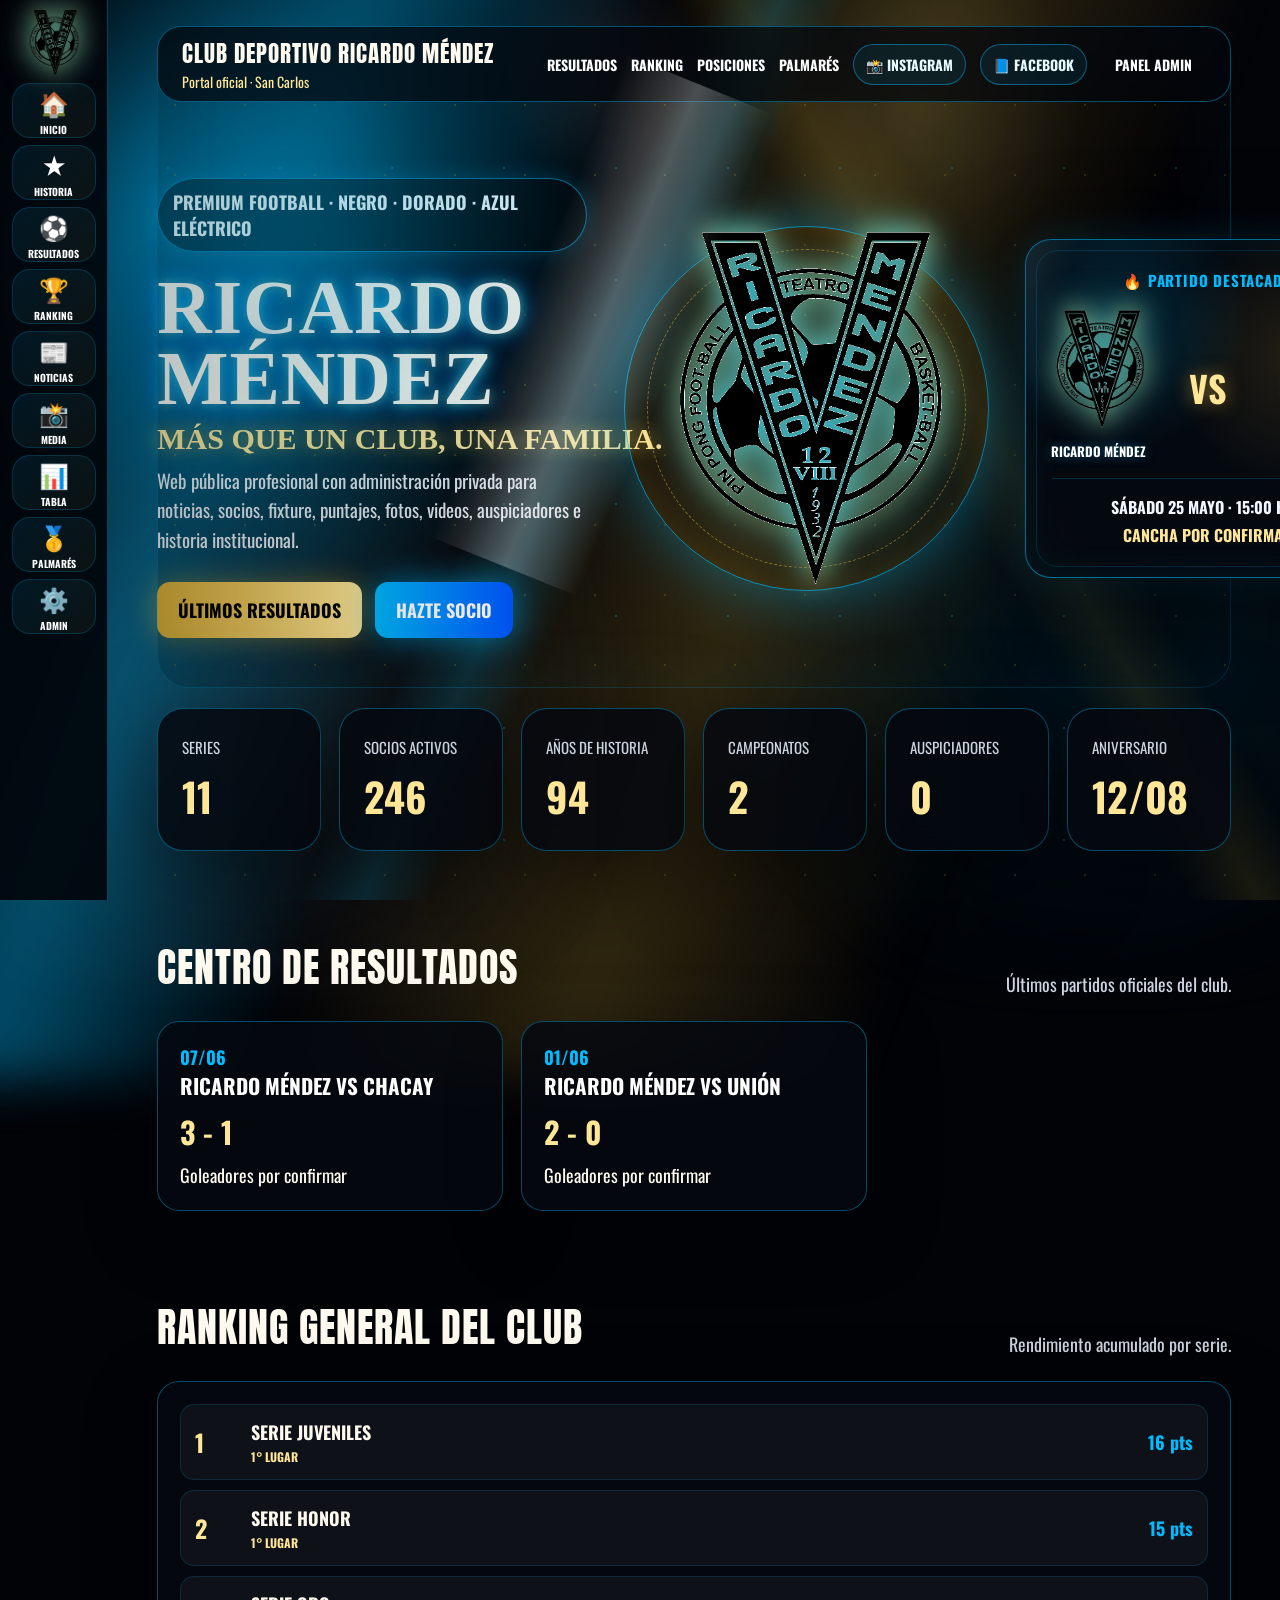
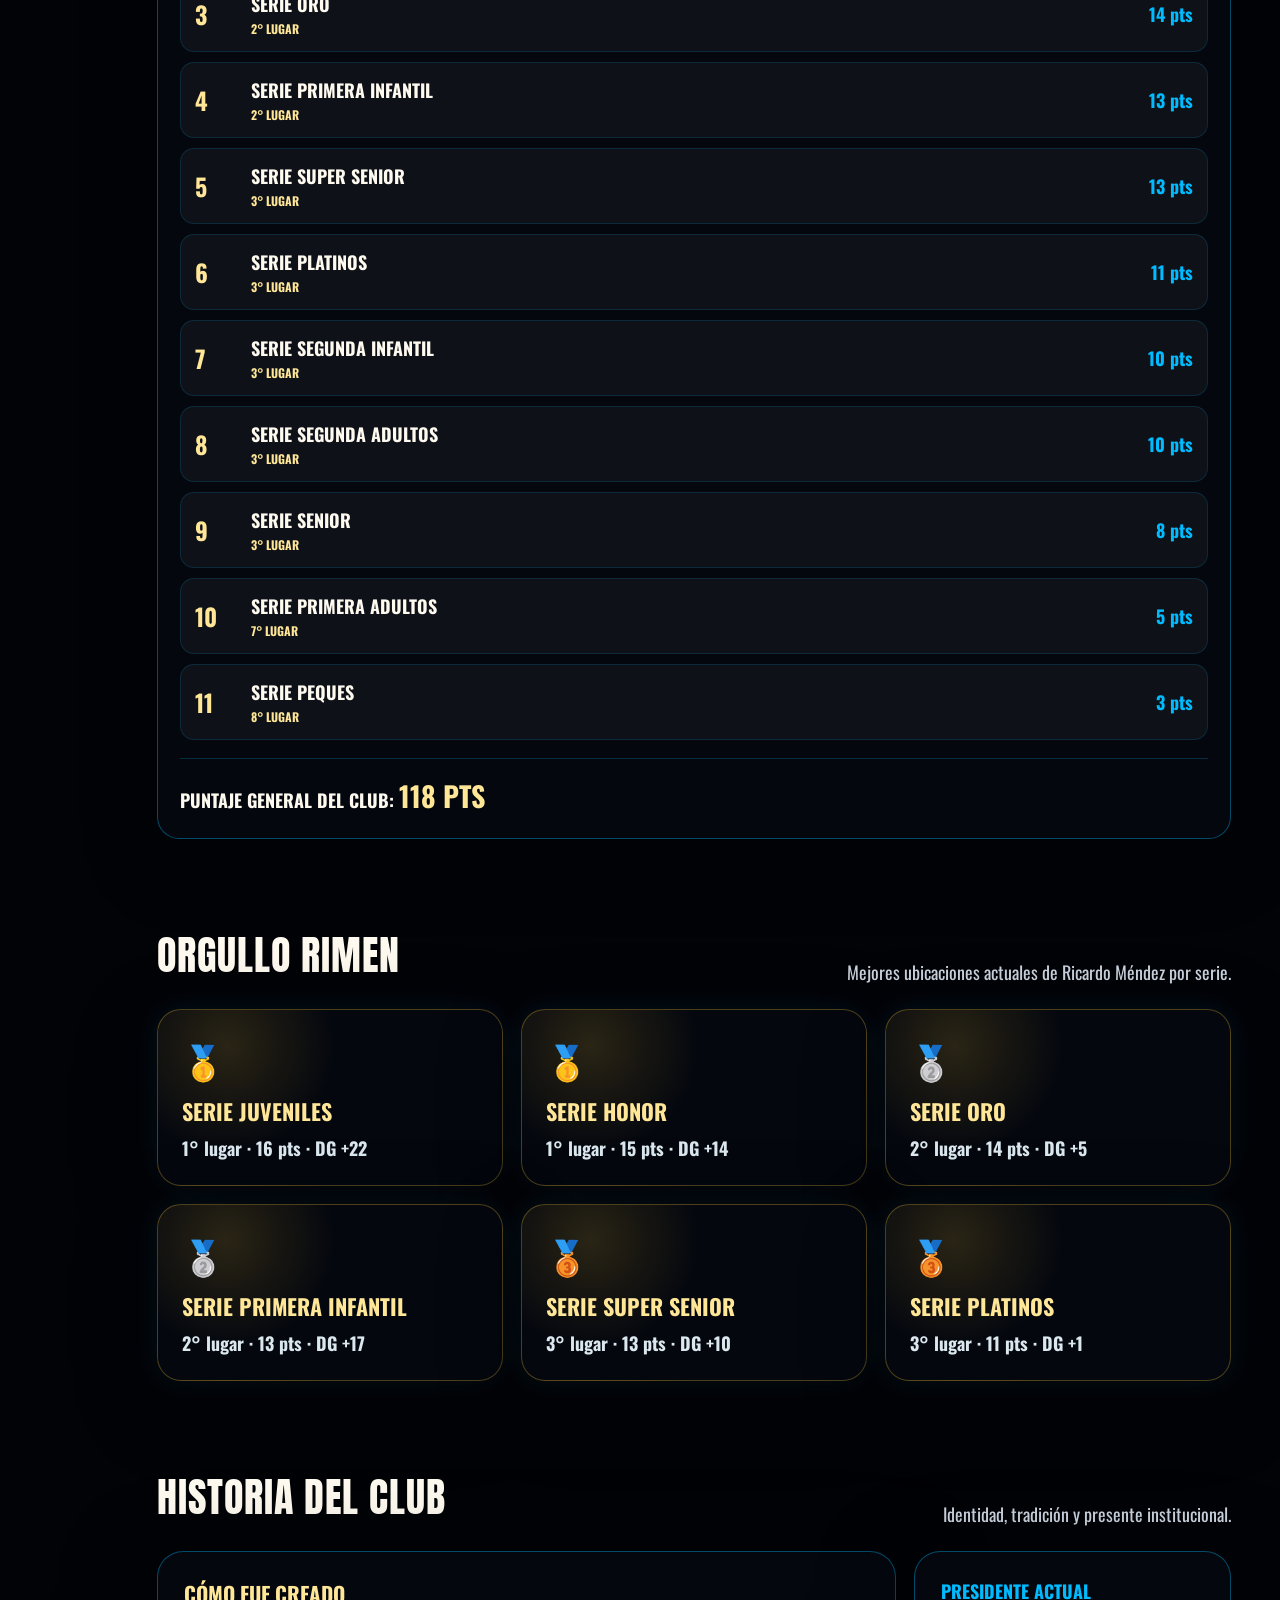
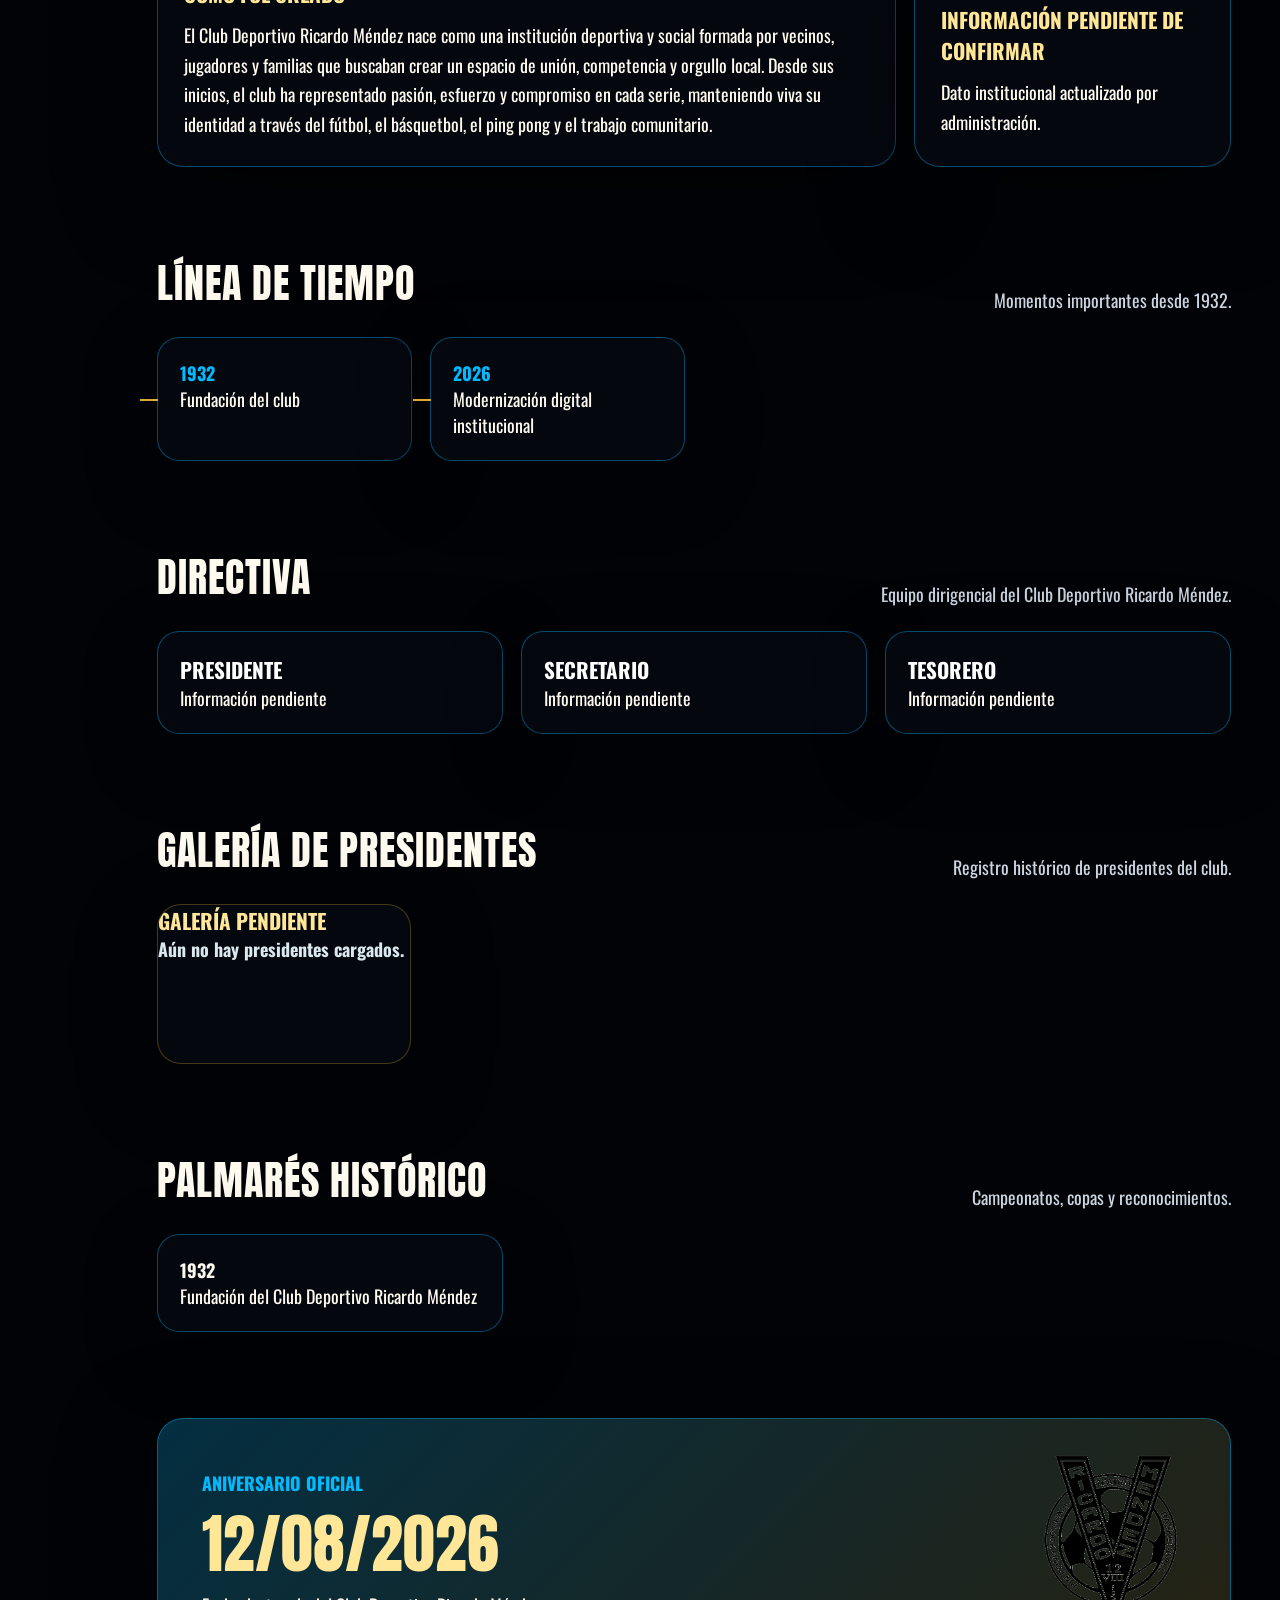
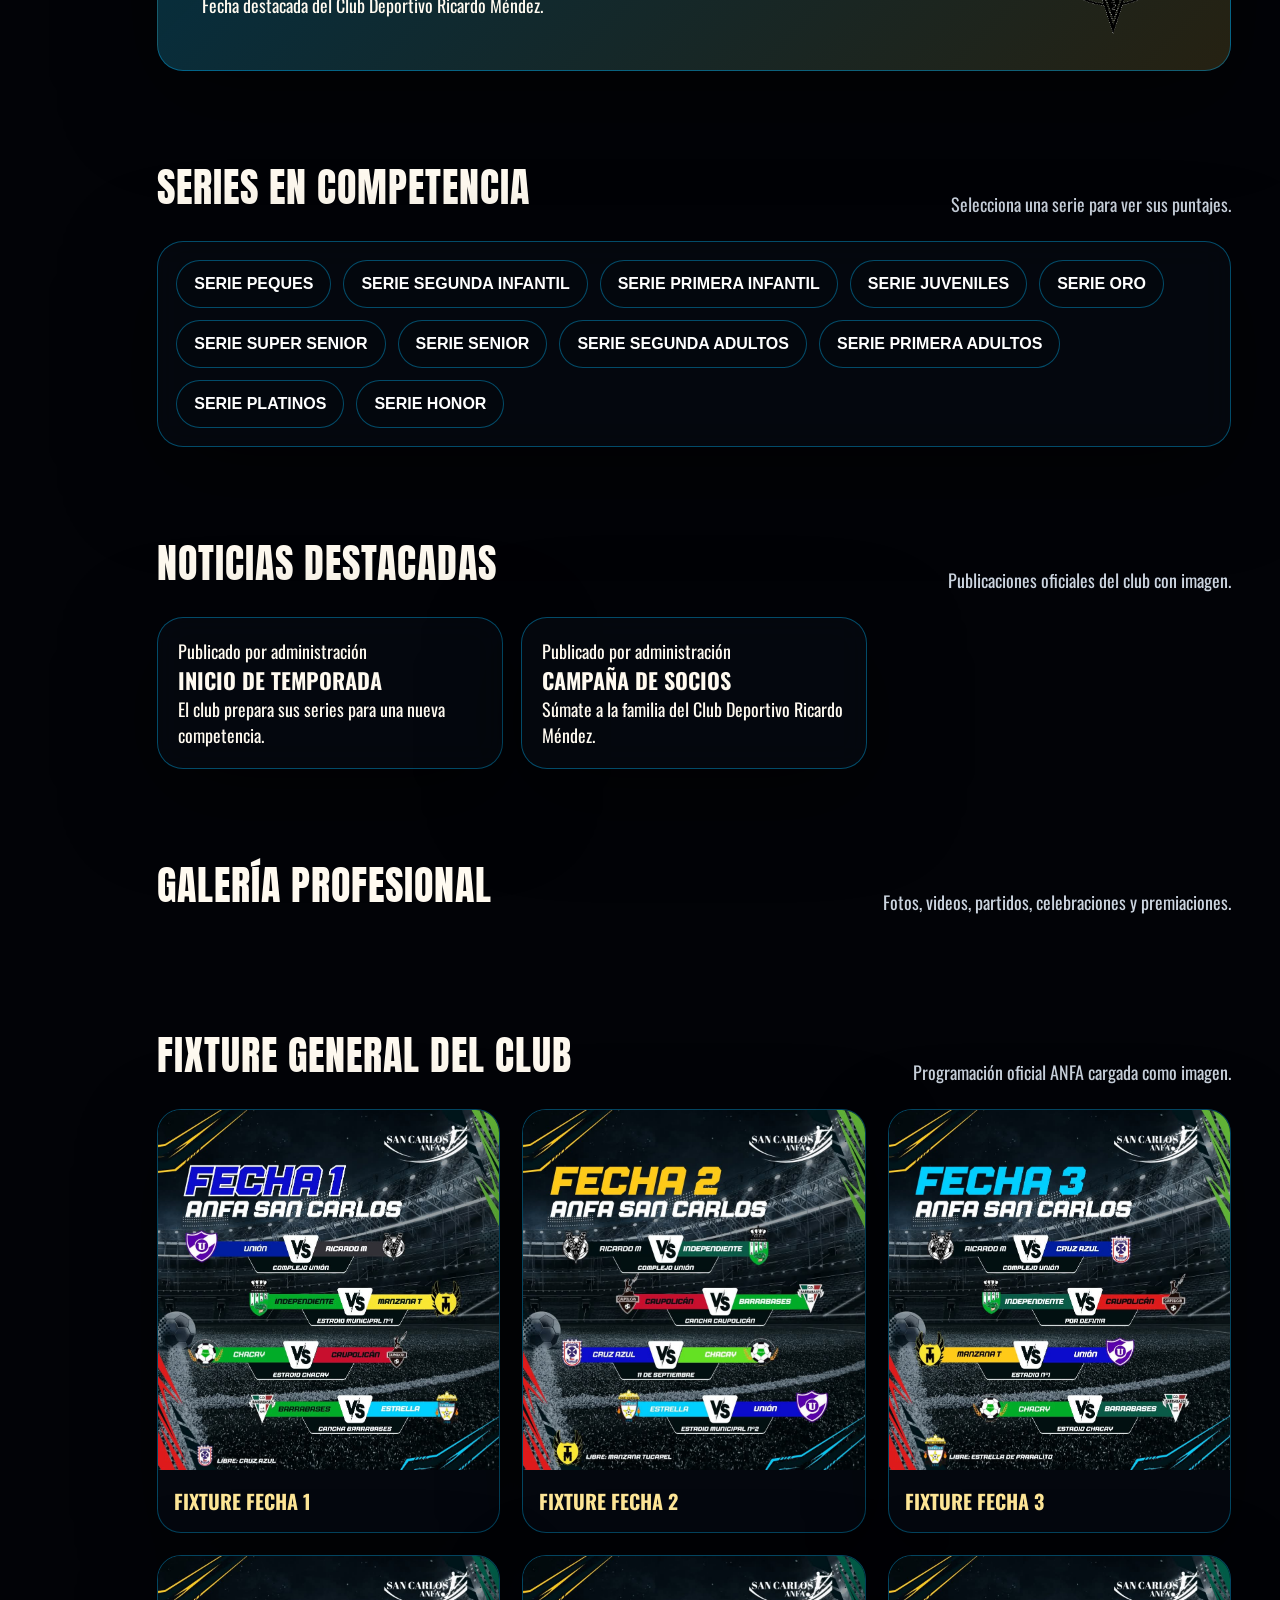
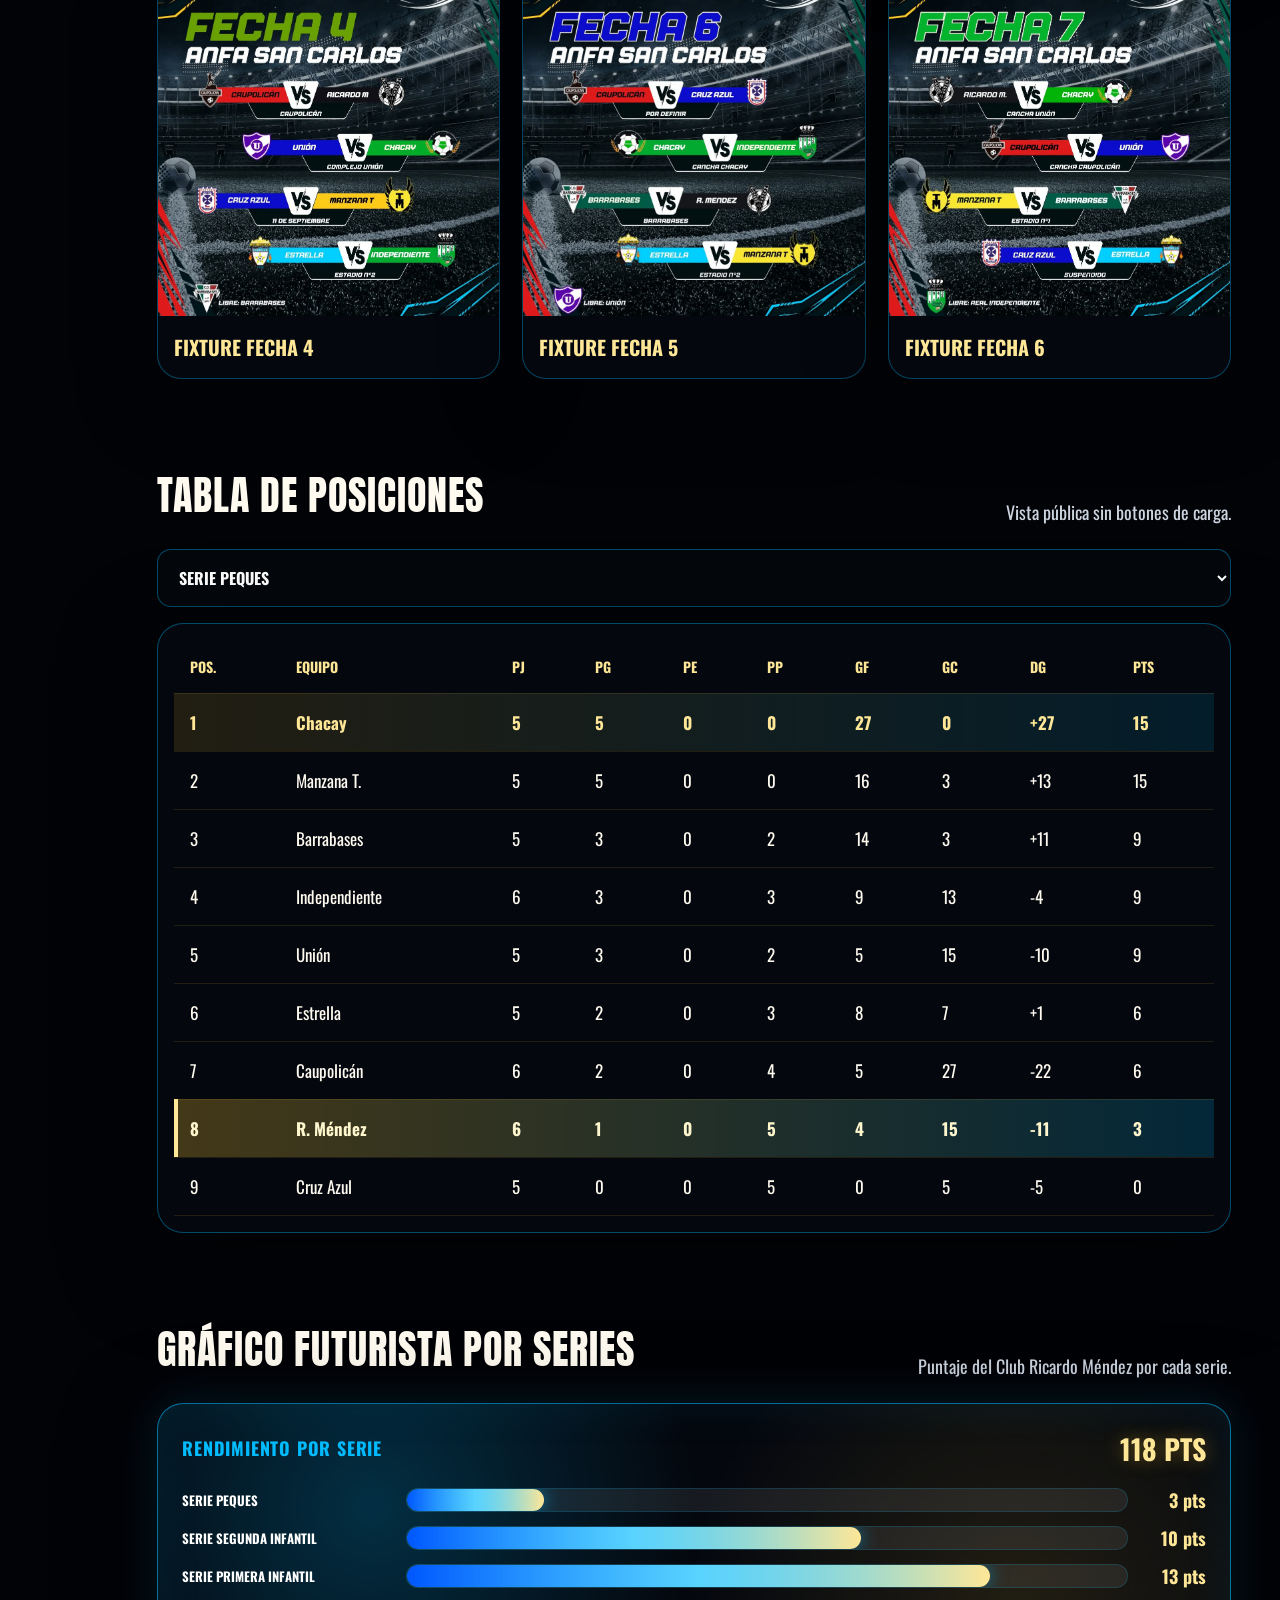
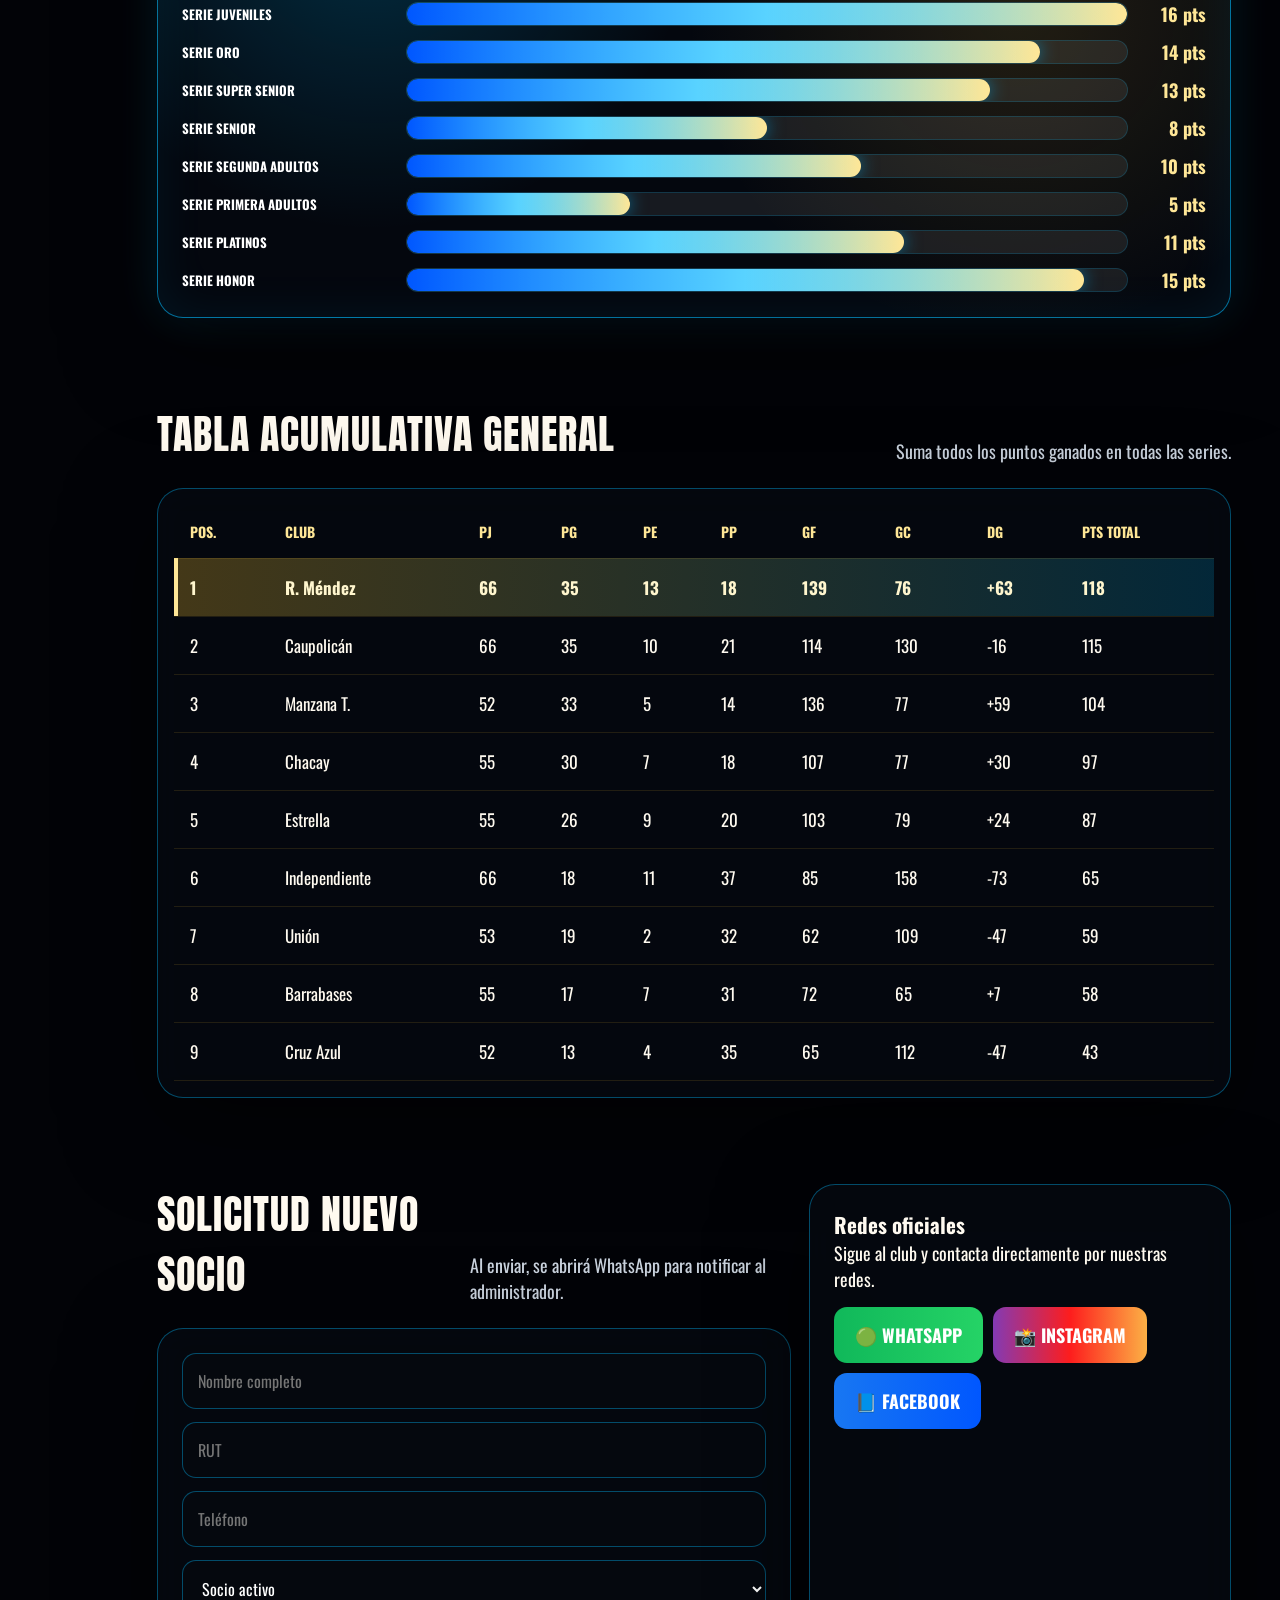
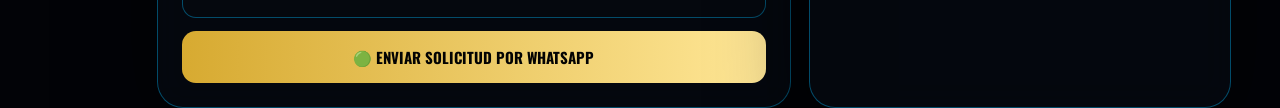
==== commit fded63a9: "Add files via upload" ====
--- a/index.html
+++ b/index.html
@@ -6,7 +6,7 @@
   <title>Club Deportivo Ricardo Méndez</title>
   <link rel="manifest" href="manifest.json" />
   <meta name="theme-color" content="#020307" />
-  <link rel="stylesheet" href="styles.css?v=37" />
+  <link rel="stylesheet" href="styles.css?v=38" />
 </head>
 <body>
   <div class="real-stadium-bg"></div>
@@ -237,7 +237,7 @@
   </main>
 
   <script src="https://cdn.jsdelivr.net/npm/@supabase/supabase-js@2"></script>
-  <script src="script.js?v=37"></script>
+  <script src="script.js?v=38"></script>
   <script>if ('serviceWorker' in navigator) navigator.serviceWorker.register('./service-worker.js');</script>
 
 
--- a/styles.css
+++ b/styles.css
@@ -1367,3 +1367,7 @@
   object-fit:cover;
   border-radius:16px;
 }
+
+/* V38 presidentes seguro */
+.presidents-grid article{min-height:160px}
+.presidents-grid article h3{color:#ffe797}
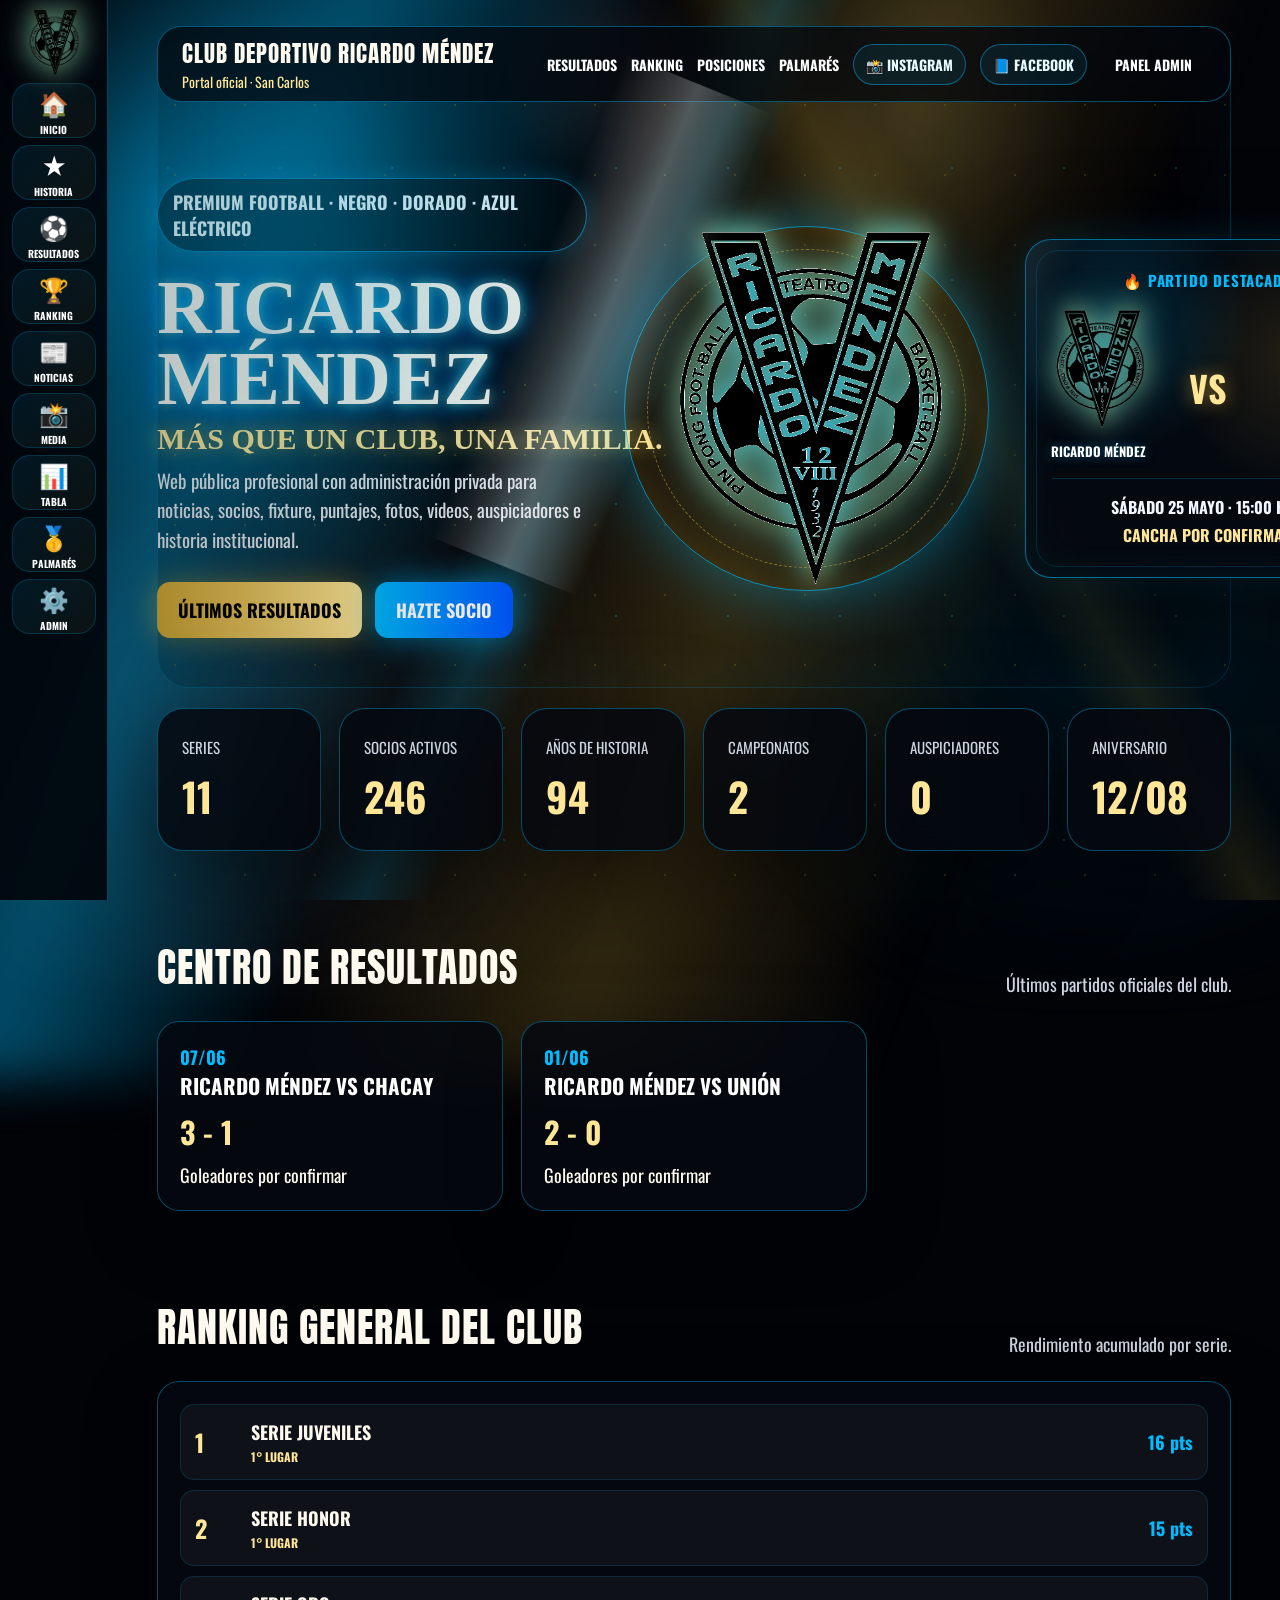
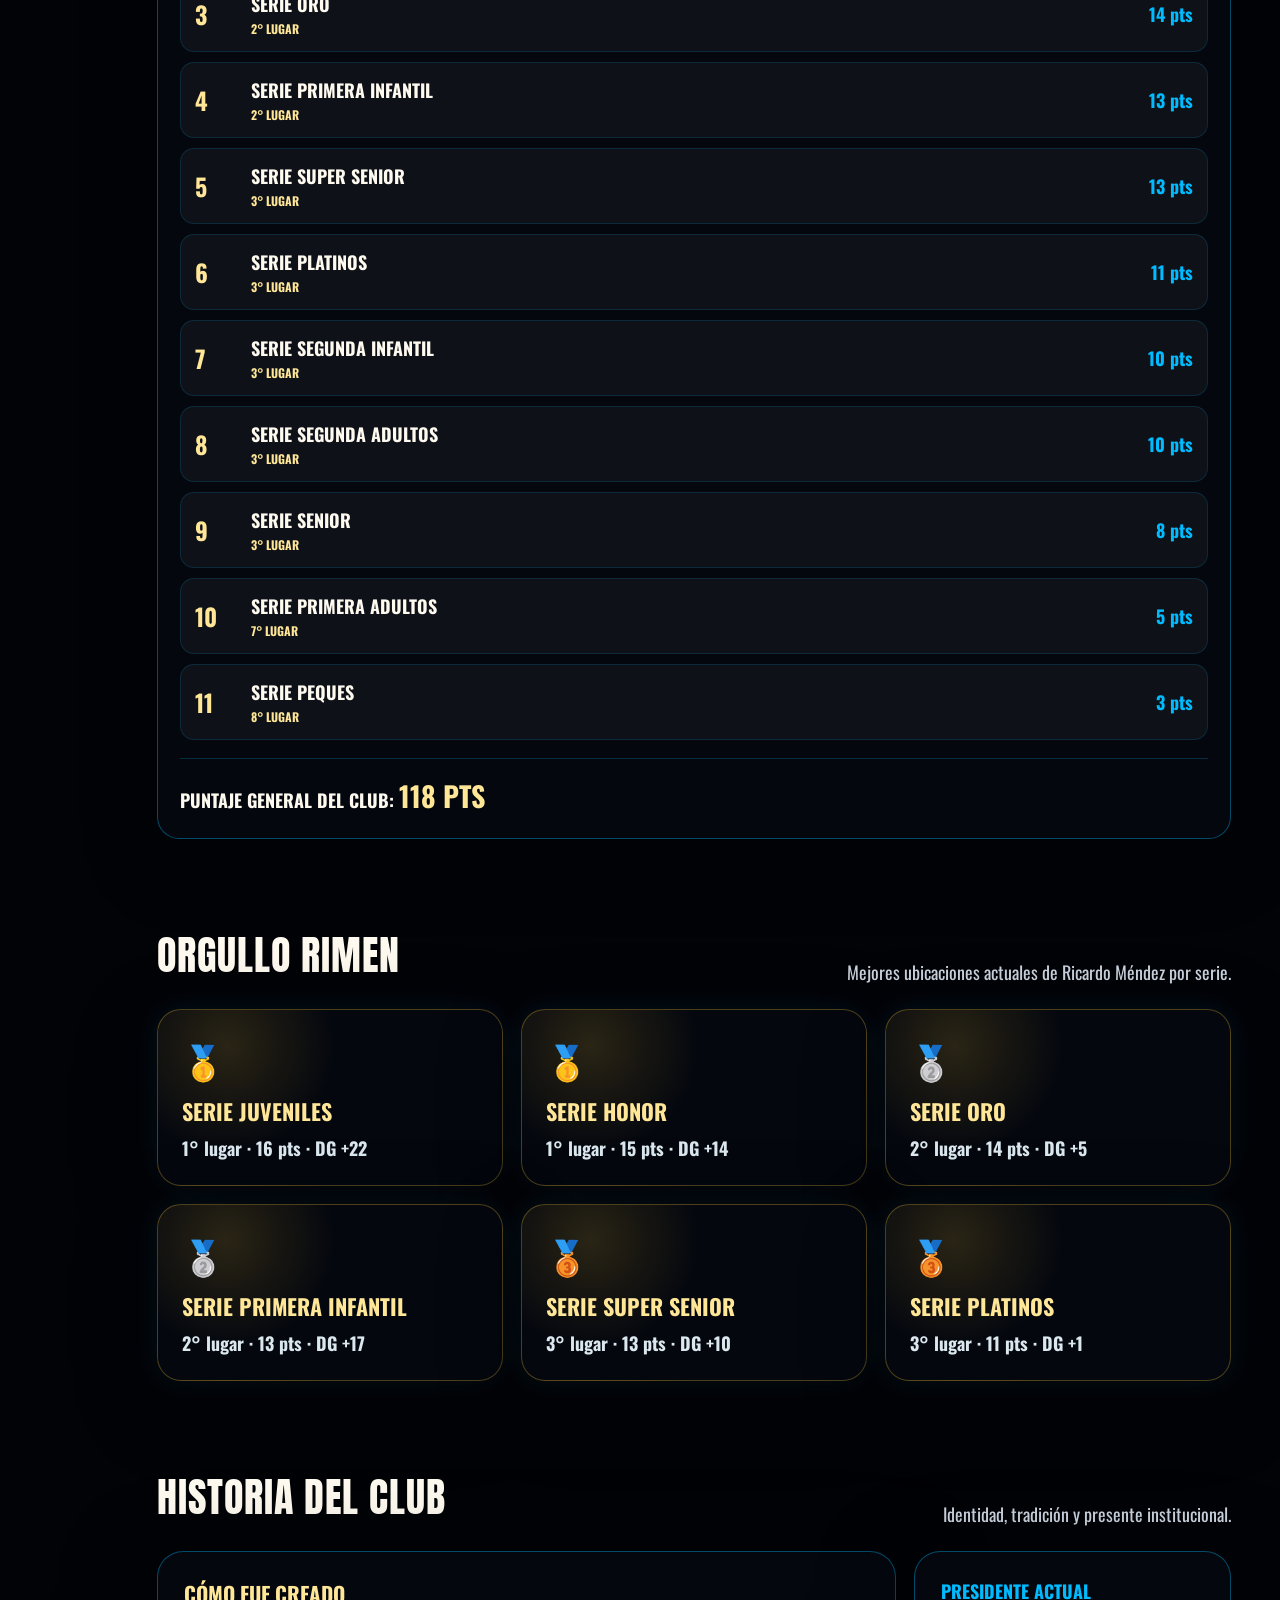
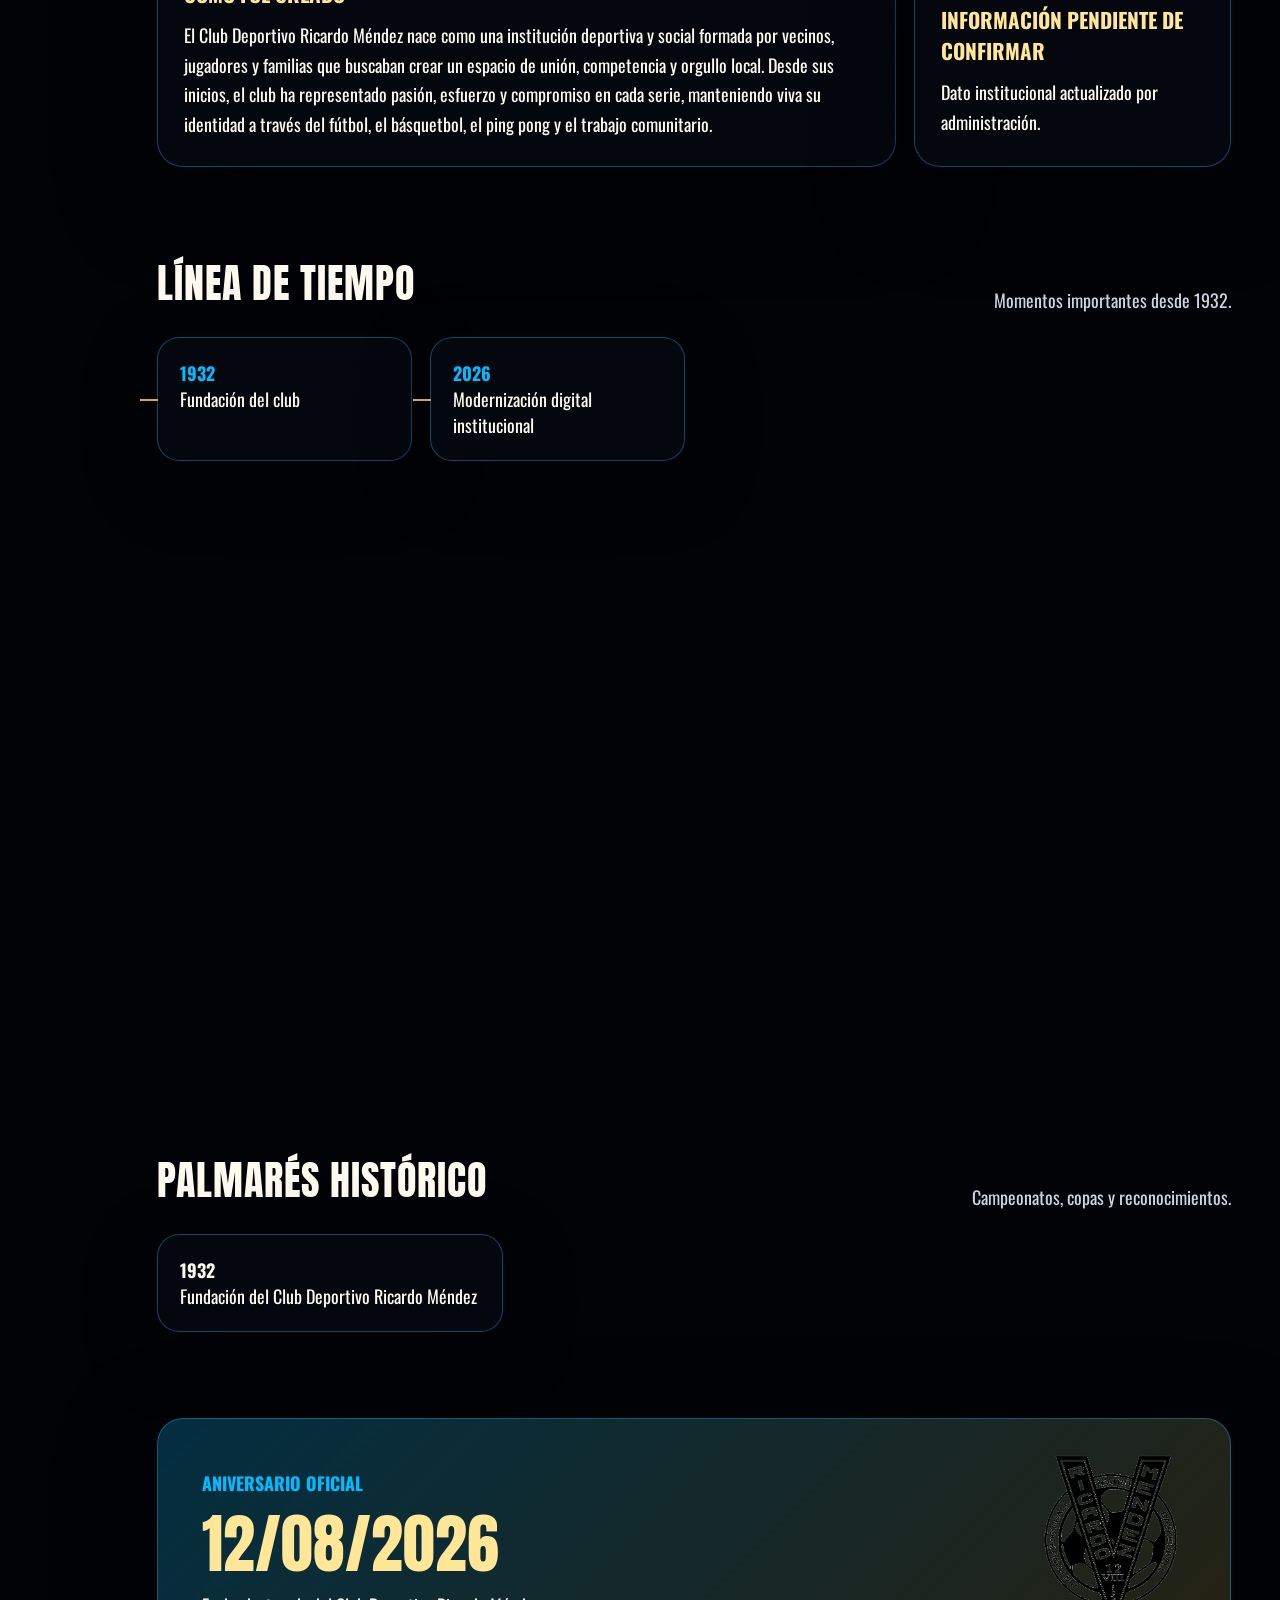
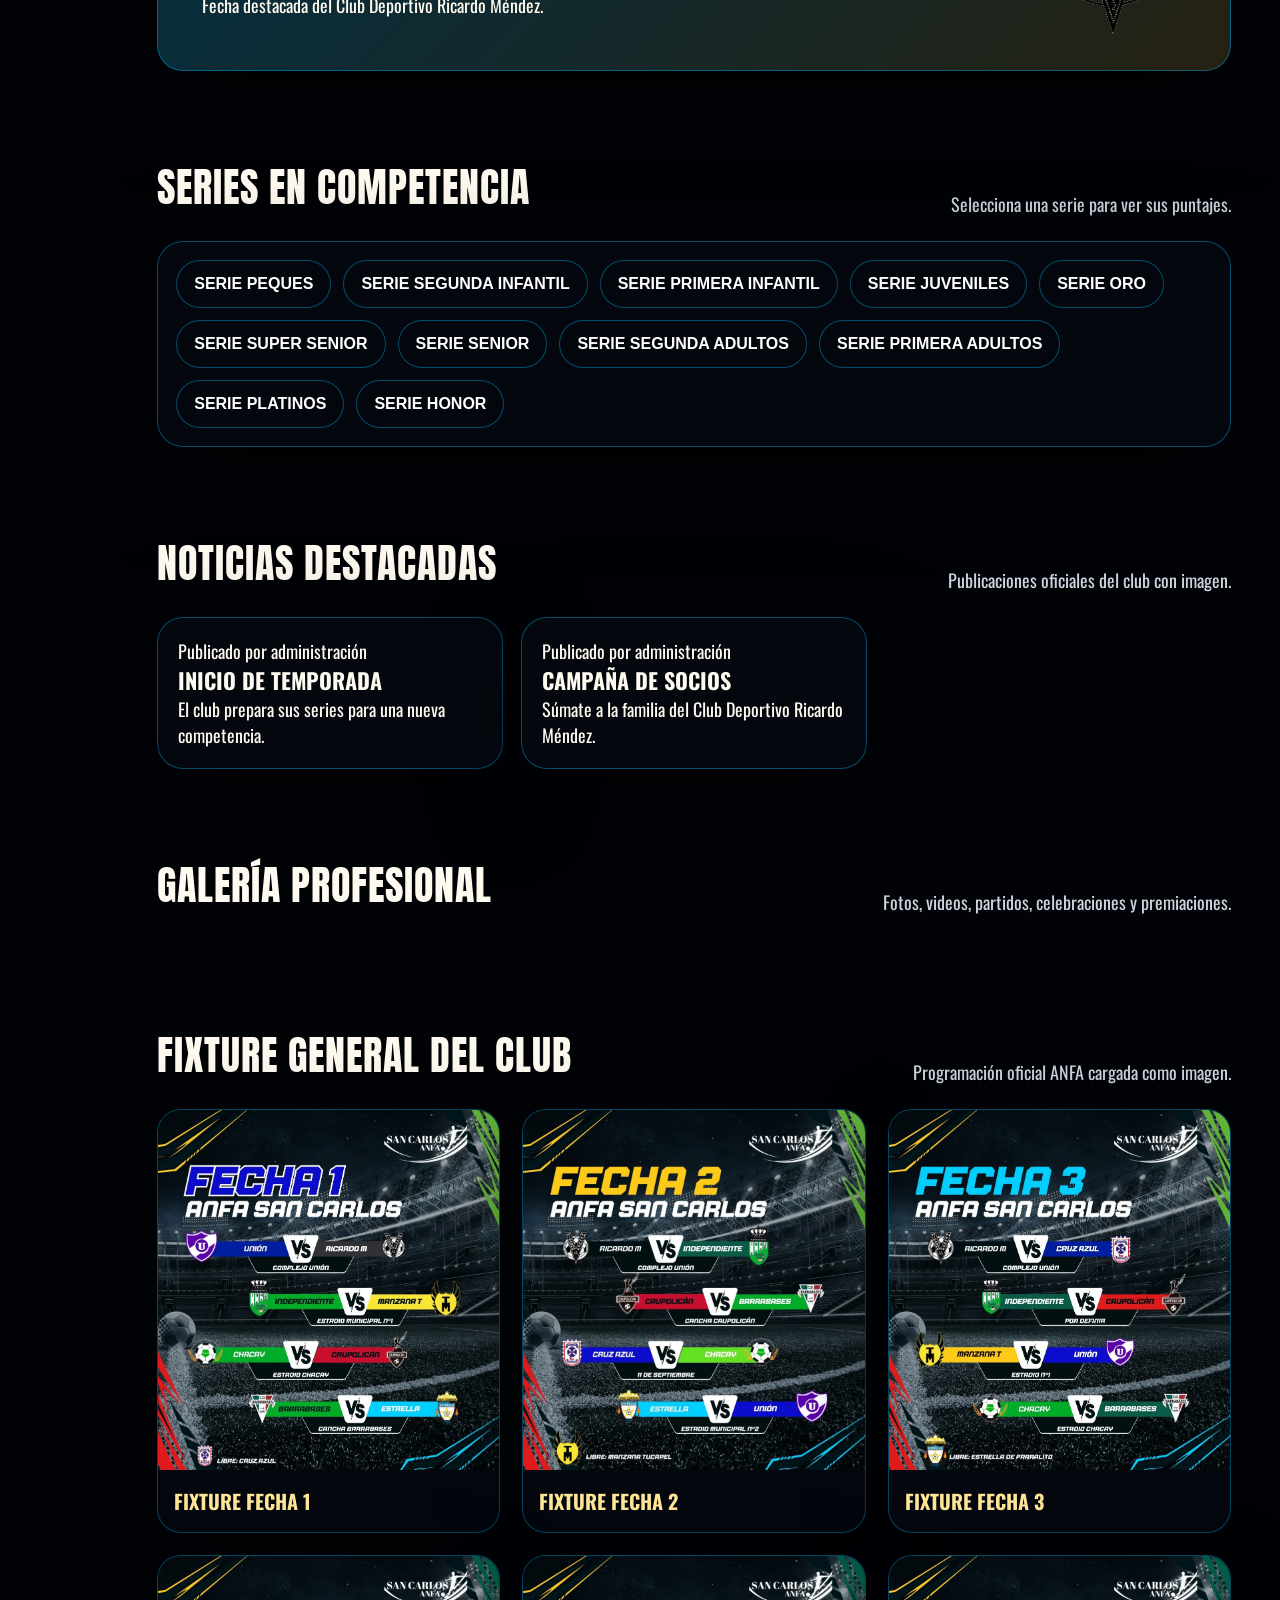
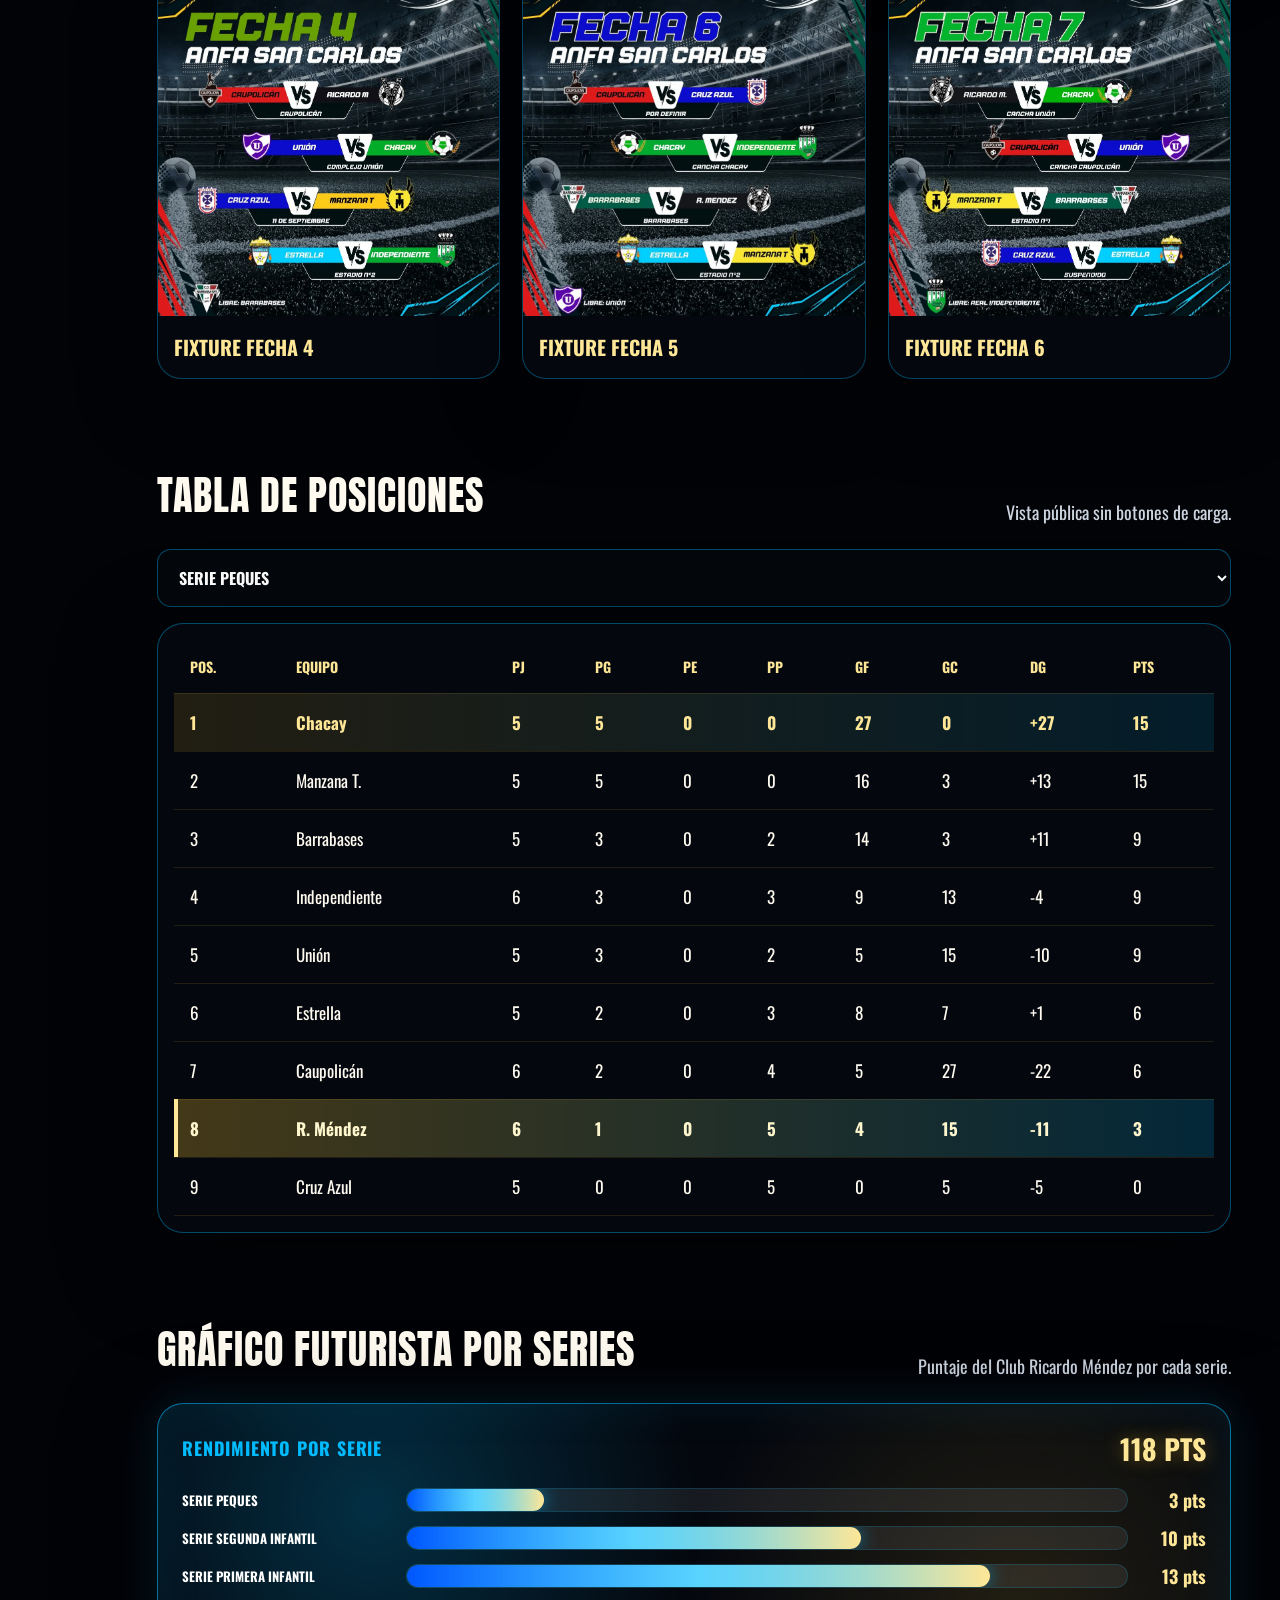
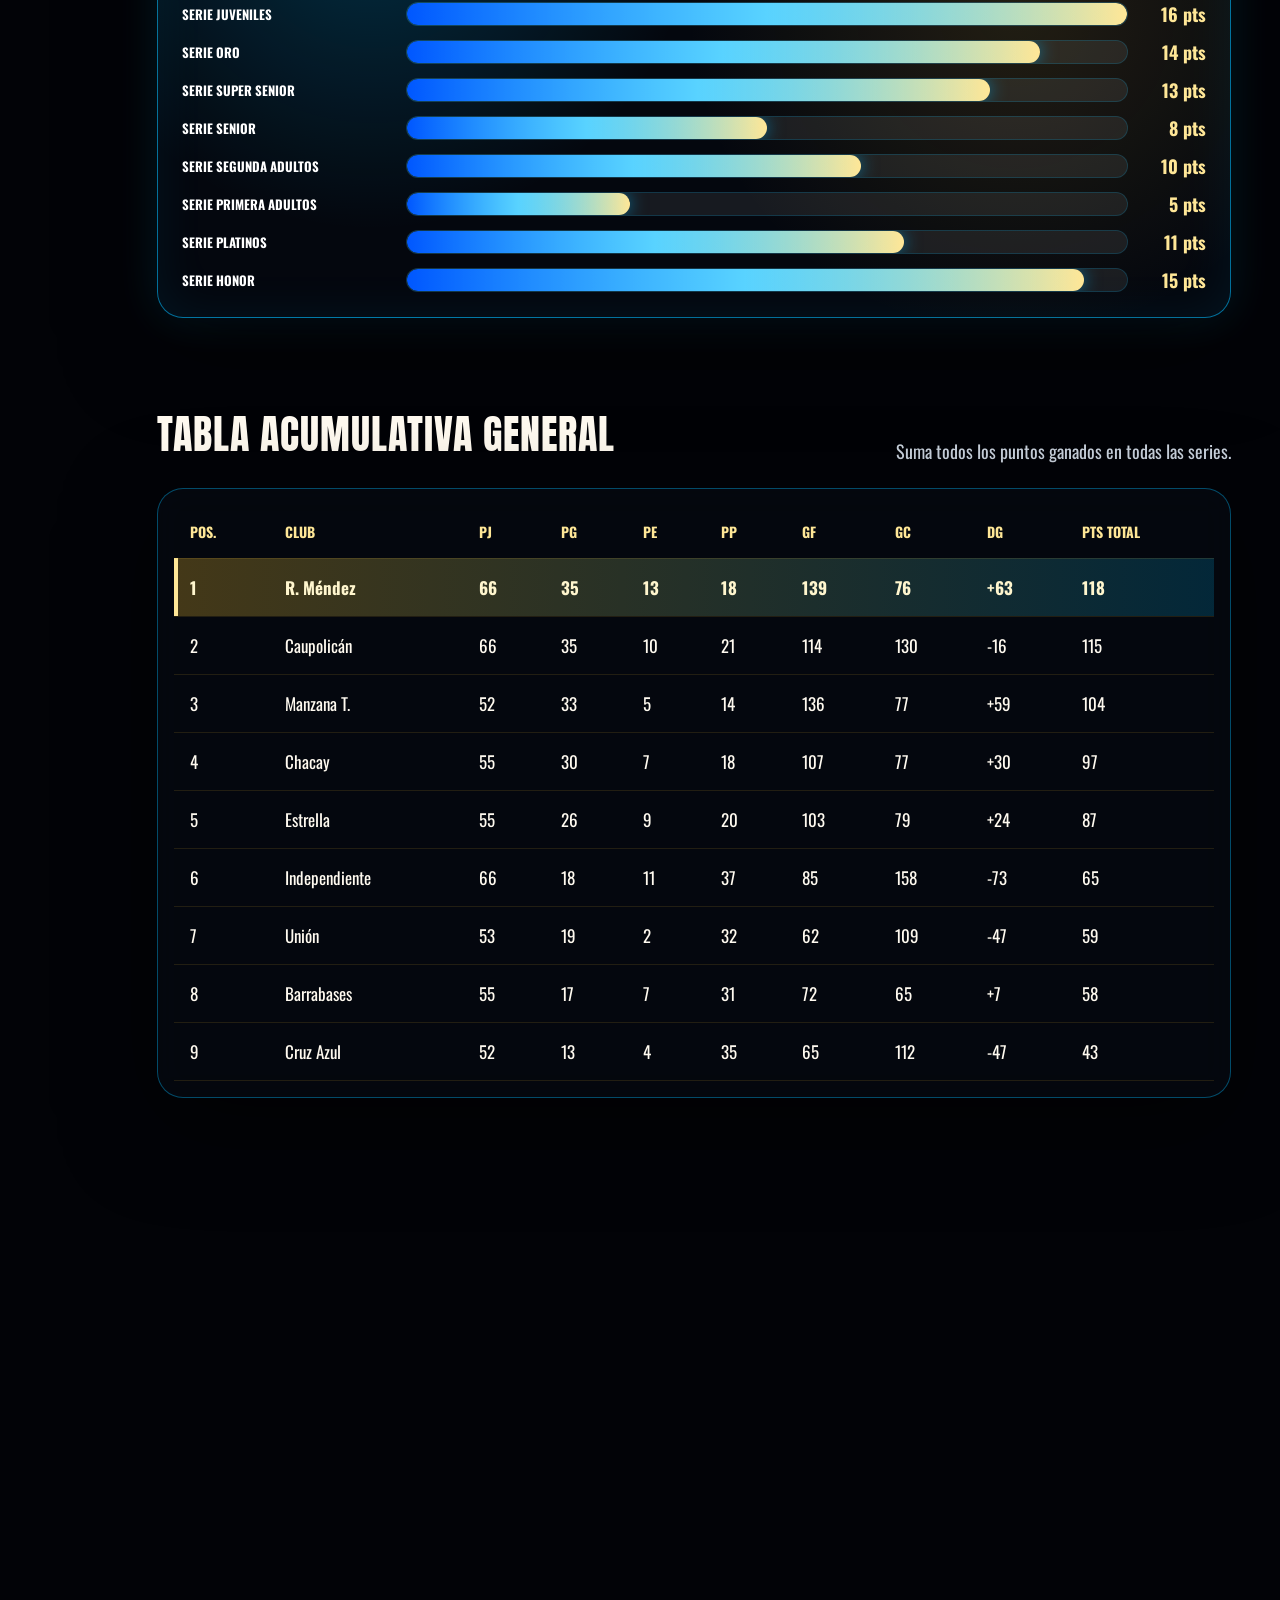
==== commit 39acf40b: "Add files via upload" ====
--- a/index.html
+++ b/index.html
@@ -6,7 +6,7 @@
   <title>Club Deportivo Ricardo Méndez</title>
   <link rel="manifest" href="manifest.json" />
   <meta name="theme-color" content="#020307" />
-  <link rel="stylesheet" href="styles.css?v=38" />
+  <link rel="stylesheet" href="styles.css?v=39" />
 </head>
 <body>
   <div class="real-stadium-bg"></div>
@@ -237,7 +237,7 @@
   </main>
 
   <script src="https://cdn.jsdelivr.net/npm/@supabase/supabase-js@2"></script>
-  <script src="script.js?v=38"></script>
+  <script src="script.js?v=39"></script>
   <script>if ('serviceWorker' in navigator) navigator.serviceWorker.register('./service-worker.js');</script>
 
 
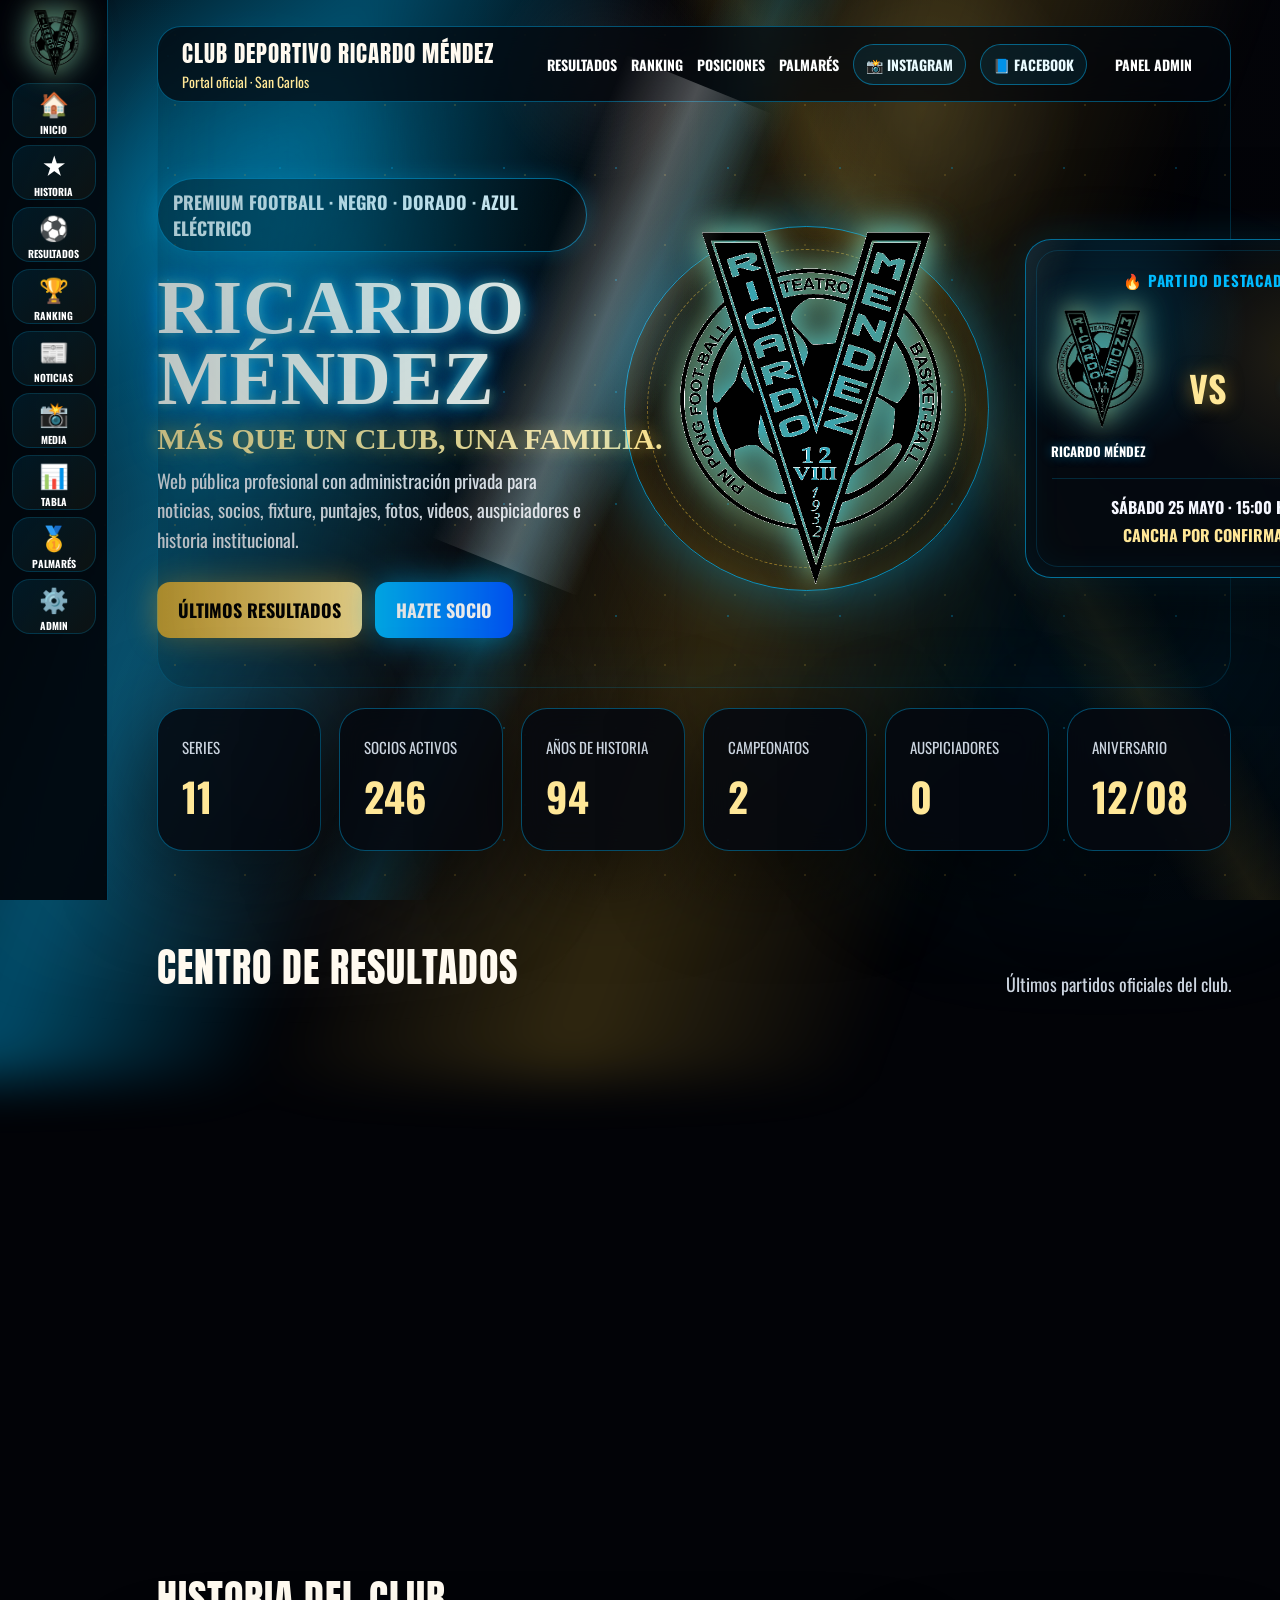
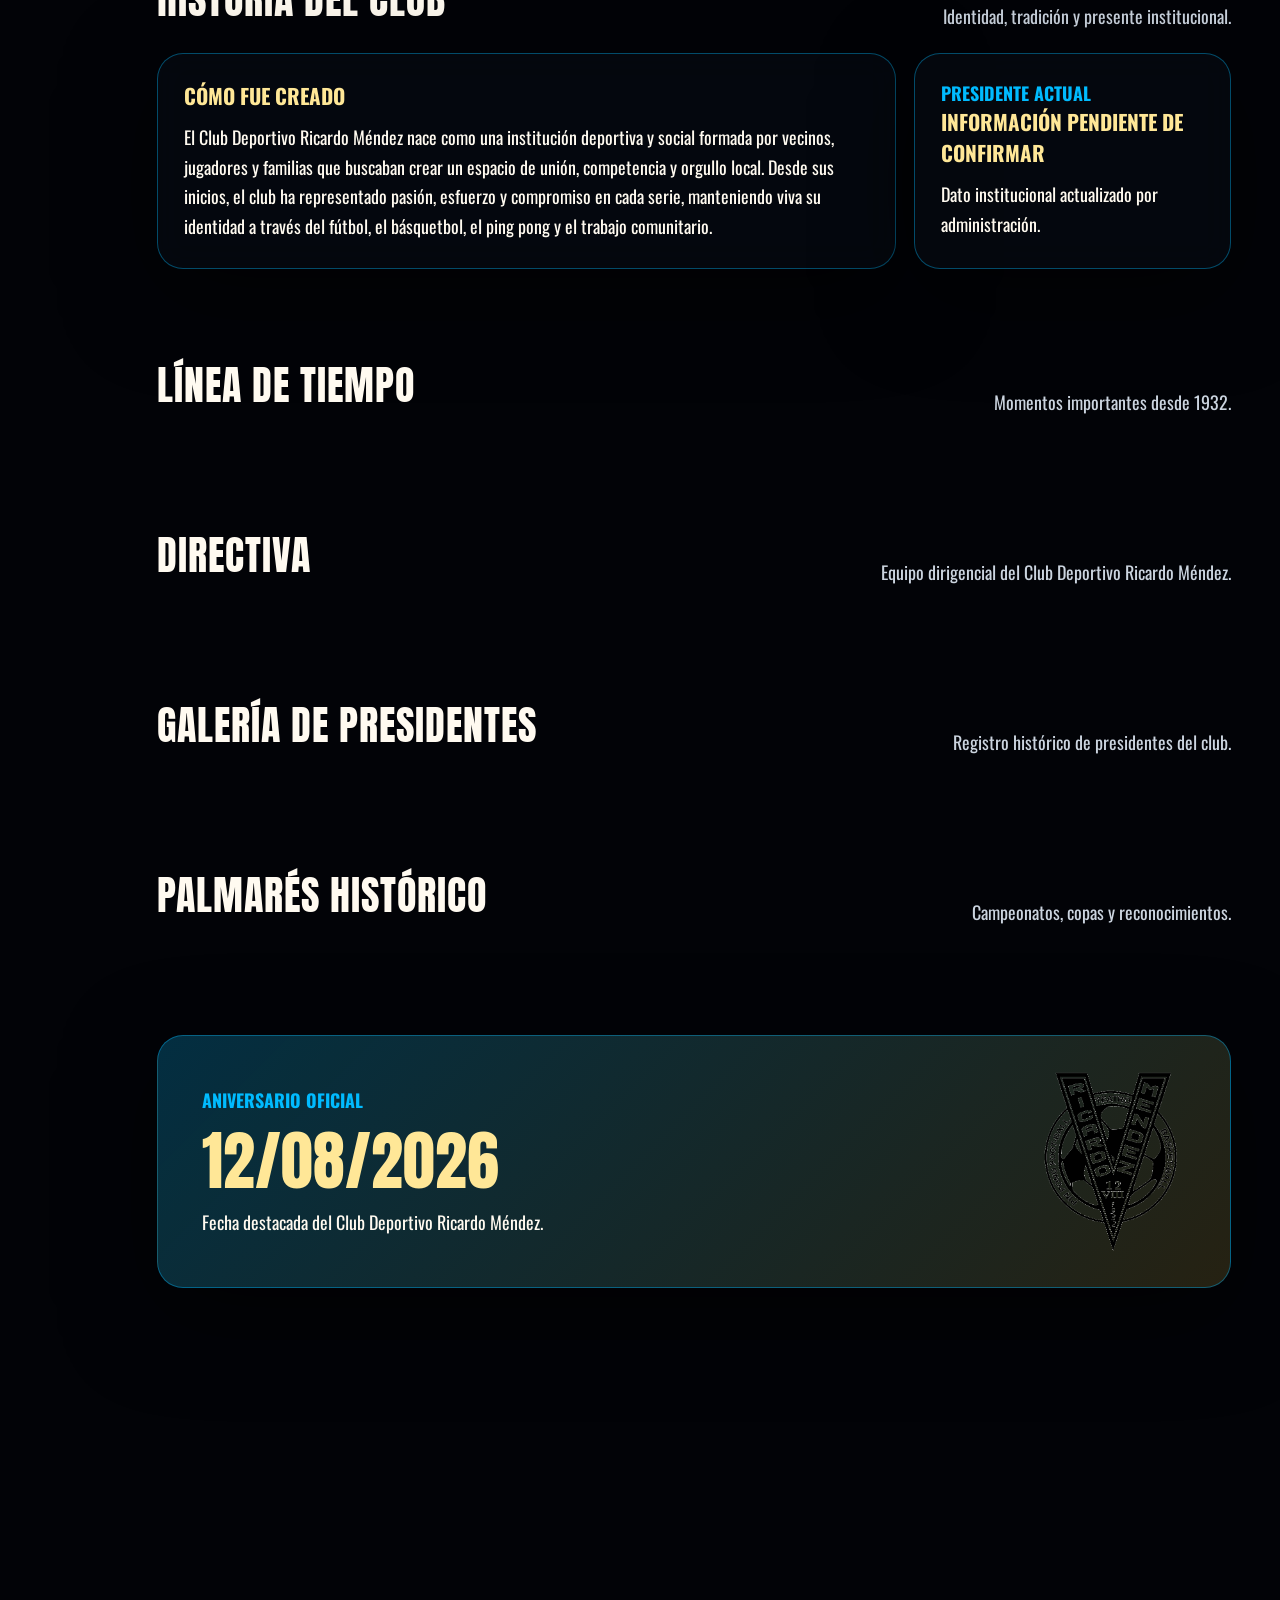
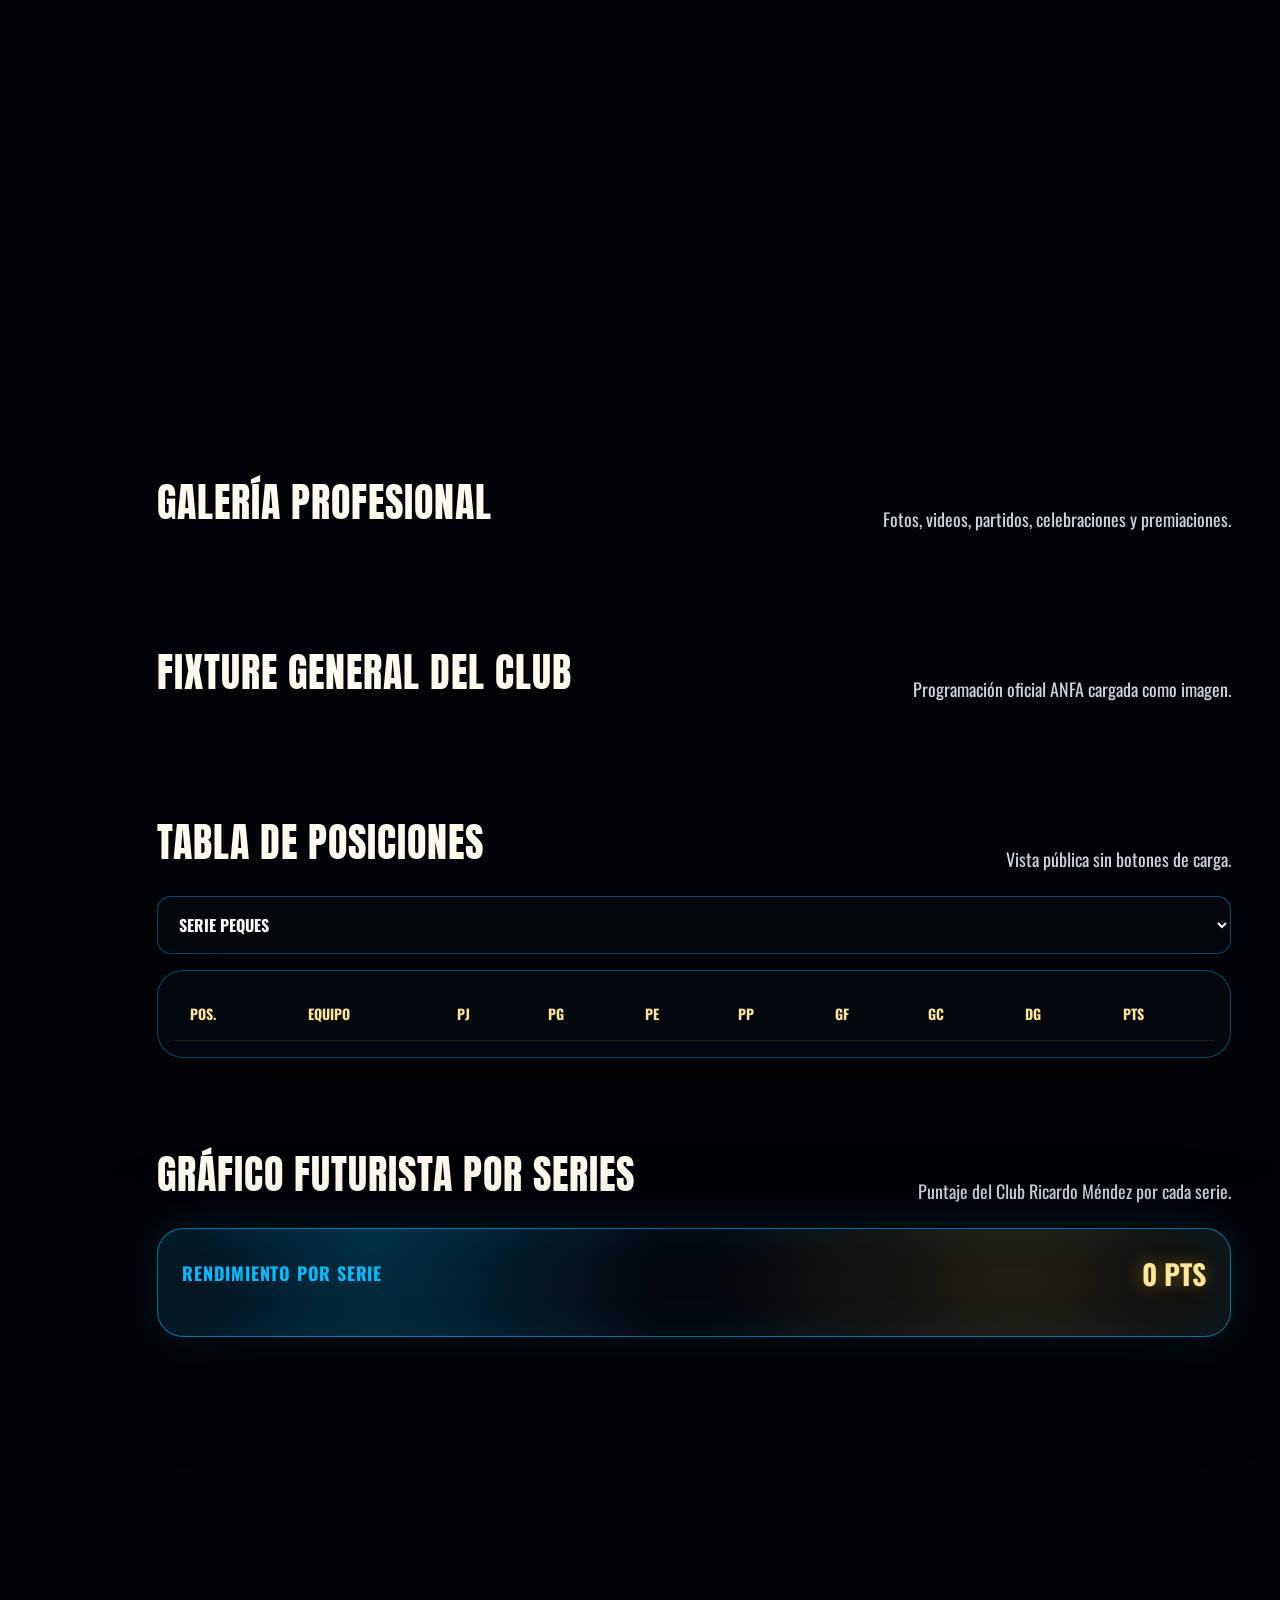
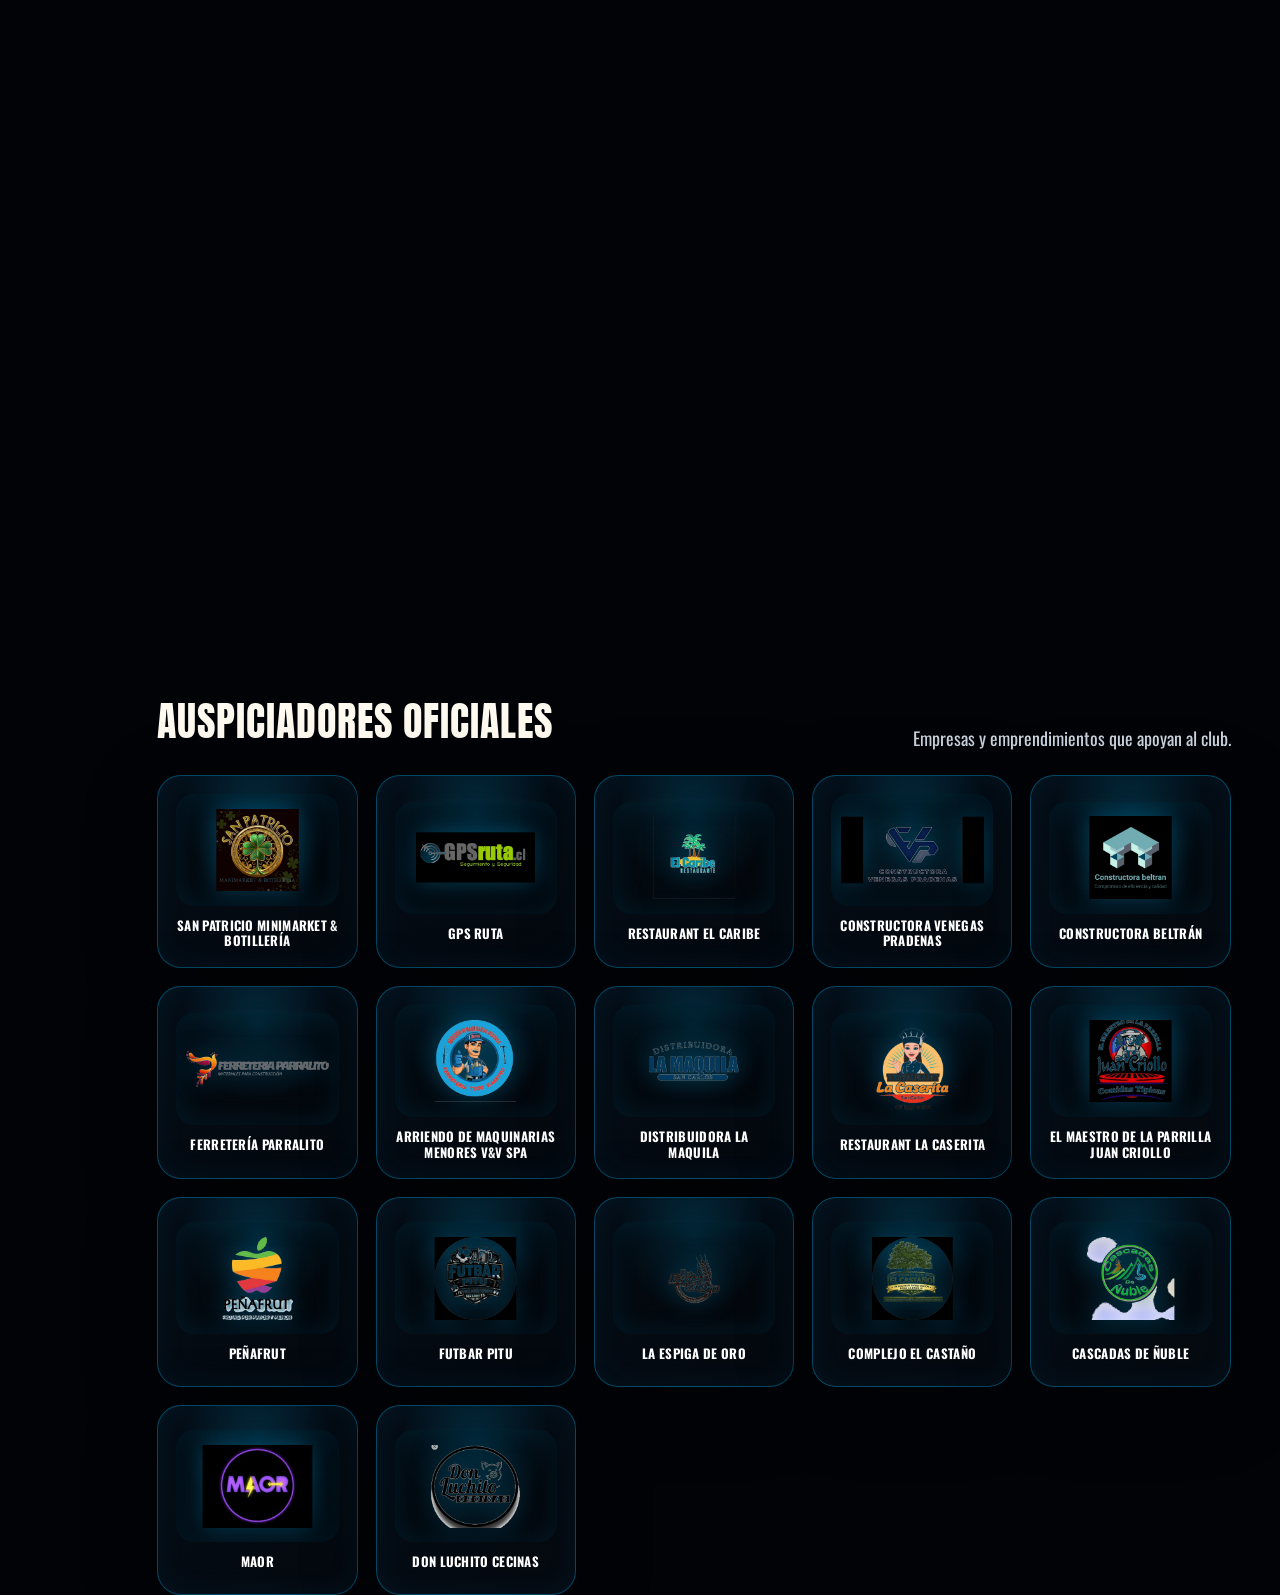
==== commit 8f94291d: "Add files via upload" ====
--- a/index.html
+++ b/index.html
@@ -6,7 +6,7 @@
   <title>Club Deportivo Ricardo Méndez</title>
   <link rel="manifest" href="manifest.json" />
   <meta name="theme-color" content="#020307" />
-  <link rel="stylesheet" href="styles.css?v=39" />
+  <link rel="stylesheet" href="styles.css?v=40" />
 </head>
 <body>
   <div class="real-stadium-bg"></div>
@@ -234,10 +234,14 @@
         </div>
       </div>
     </section>
-  </main>
+  <section id="auspiciadores" class="section">
+      <div class="section-head"><h2>Auspiciadores oficiales</h2><p>Empresas y emprendimientos que apoyan al club.</p></div>
+      <div id="sponsorsGrid" class="sponsors-grid"></div>
+    </section>
+</main>
 
   <script src="https://cdn.jsdelivr.net/npm/@supabase/supabase-js@2"></script>
-  <script src="script.js?v=39"></script>
+  <script src="script.js?v=40"></script>
   <script>if ('serviceWorker' in navigator) navigator.serviceWorker.register('./service-worker.js');</script>
 
 
--- a/styles.css
+++ b/styles.css
@@ -1371,3 +1371,56 @@
 /* V38 presidentes seguro */
 .presidents-grid article{min-height:160px}
 .presidents-grid article h3{color:#ffe797}
+
+/* V40: auspiciadores visibles y profesionales */
+.sponsors-grid,
+.sponsors-row,
+#sponsorsGrid,
+#sponsorsRow,
+#sponsorsPublicGrid,
+#sponsorsSlider{
+  display:grid;
+  grid-template-columns:repeat(auto-fit,minmax(190px,1fr));
+  gap:18px;
+  width:100%;
+}
+.sponsor-card-pro{
+  display:flex;
+  flex-direction:column;
+  align-items:center;
+  justify-content:center;
+  min-height:190px;
+  padding:18px;
+  border-radius:24px;
+  background:
+    radial-gradient(circle at 50% 20%, rgba(0,187,255,.18), transparent 42%),
+    linear-gradient(145deg, rgba(4,14,24,.92), rgba(5,9,16,.92));
+  border:1px solid rgba(0,187,255,.34);
+  box-shadow:0 18px 70px rgba(0,0,0,.42), inset 0 0 30px rgba(0,187,255,.06);
+}
+.sponsor-logo-box{
+  width:100%;
+  height:112px;
+  display:flex;
+  align-items:center;
+  justify-content:center;
+  border-radius:18px;
+  background:rgba(0,0,0,.22);
+  box-shadow:inset 0 0 28px rgba(0,187,255,.10);
+  overflow:hidden;
+}
+.sponsor-logo-box img{
+  max-width:88%;
+  max-height:92px;
+  object-fit:contain;
+  filter:drop-shadow(0 0 12px rgba(0,187,255,.30));
+}
+.sponsor-card-pro h3{
+  margin-top:12px;
+  text-align:center;
+  color:#fff;
+  font-size:13px;
+  line-height:1.2;
+  text-transform:uppercase;
+  letter-spacing:.3px;
+}
